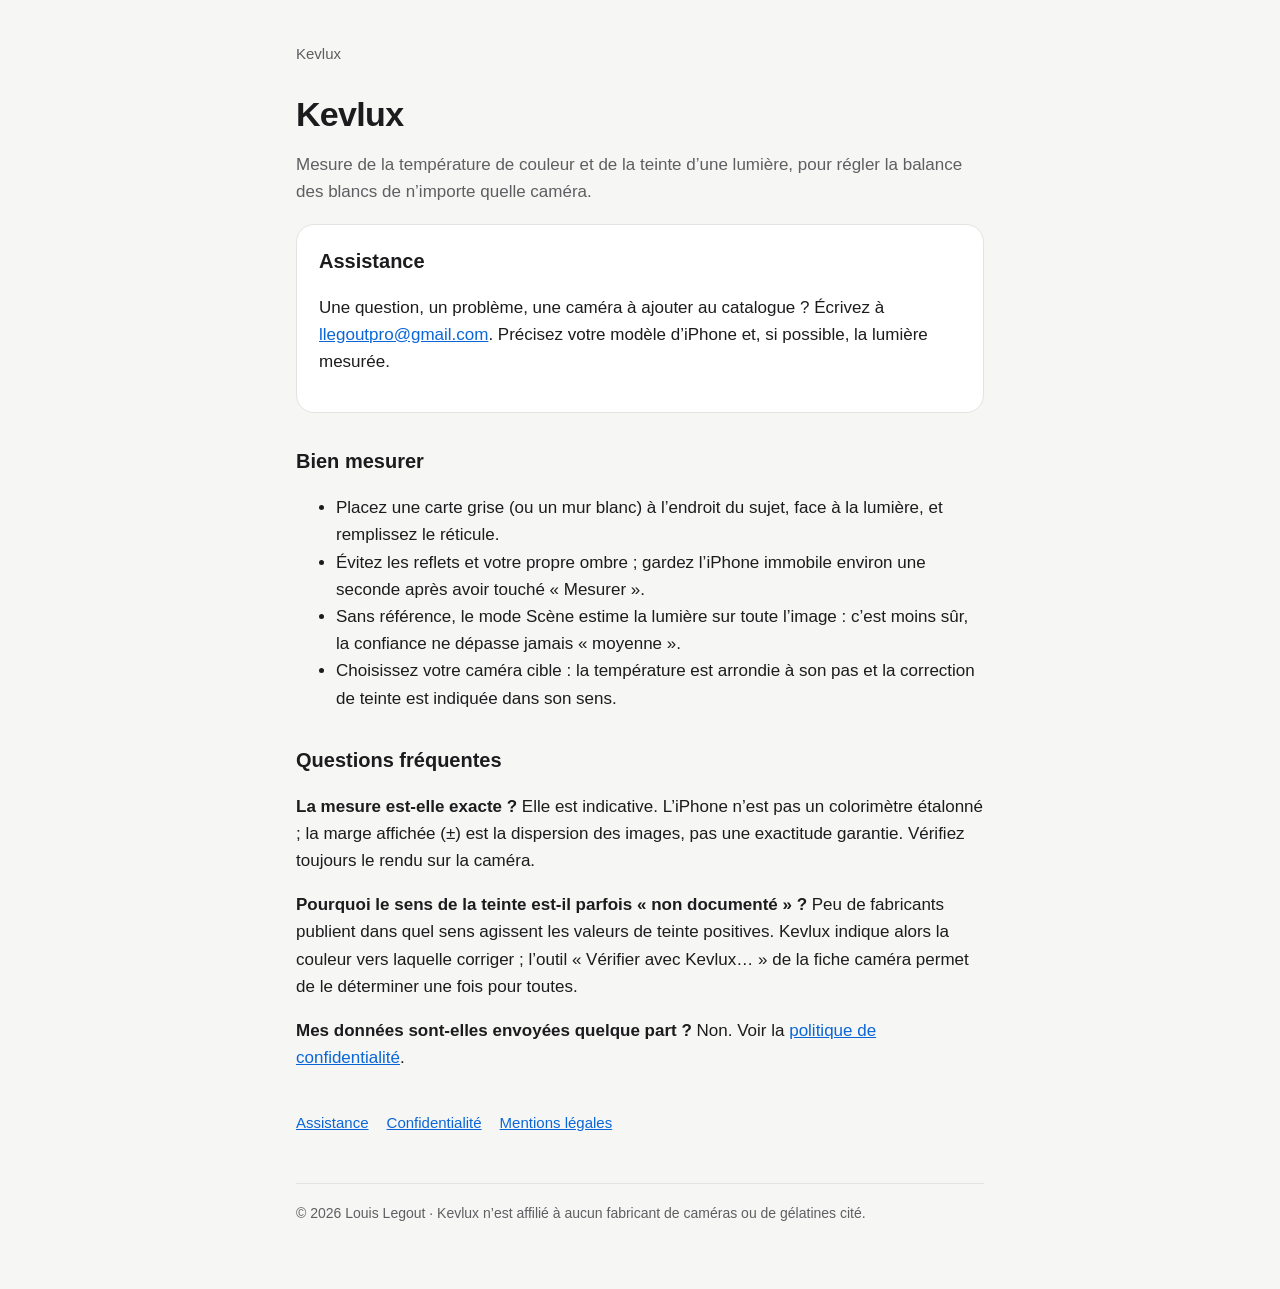
==== index.html @ b4d0429a "Site de Kevlux : assistance, confidentialité, mentions légales Co-Authored-By: Claude Opus 5.5 <nore" ====
<!doctype html>
<html lang="fr">
<head>
<meta charset="utf-8">
<meta name="viewport" content="width=device-width, initial-scale=1">
<title>Kevlux — Assistance</title>
<meta name="description" content="Kevlux : mesure de température de couleur et de teinte pour la balance des blancs. Assistance et contact.">
<style>
:root{--bg:#f6f6f4;--fg:#1c1c1e;--muted:#5f5f63;--card:#fff;--line:#e3e3e0;--accent:#0a66d8}
@media (prefers-color-scheme:dark){:root{--bg:#121214;--fg:#f2f2f2;--muted:#a0a0a6;--card:#1c1c1f;--line:#2c2c30;--accent:#4c9bff}}
*{box-sizing:border-box}html{-webkit-text-size-adjust:100%}
body{margin:0;background:var(--bg);color:var(--fg);font:17px/1.6 -apple-system,BlinkMacSystemFont,"SF Pro Text","Helvetica Neue",Arial,sans-serif}
main{max-width:720px;margin:0 auto;padding:40px 16px 64px}
header{margin-bottom:28px}header a{color:var(--muted);text-decoration:none;font-size:15px}
h1{font-size:34px;line-height:1.15;margin:8px 0 6px;letter-spacing:-.02em}
h2{font-size:20px;margin:32px 0 8px}
p,li{color:var(--fg)}.muted{color:var(--muted)}
.card{background:var(--card);border:1px solid var(--line);border-radius:18px;padding:20px 22px;margin:18px 0}
a{color:var(--accent)}nav{display:flex;gap:18px;flex-wrap:wrap;margin-top:40px;font-size:15px}
footer{margin-top:48px;color:var(--muted);font-size:14px;border-top:1px solid var(--line);padding-top:18px}
</style>
</head>
<body>
<main>
<header><a href="index.html">Kevlux</a></header>
<h1>Kevlux</h1>
<p class="muted">Mesure de la température de couleur et de la teinte d’une lumière, pour régler la balance des blancs de n’importe quelle caméra.</p>

<div class="card">
<h2 style="margin-top:0">Assistance</h2>
<p>Une question, un problème, une caméra à ajouter au catalogue ? Écrivez à <a href="mailto:llegoutpro@gmail.com?subject=Kevlux">llegoutpro@gmail.com</a>. Précisez votre modèle d’iPhone et, si possible, la lumière mesurée.</p>
</div>

<h2>Bien mesurer</h2>
<ul>
<li>Placez une carte grise (ou un mur blanc) à l’endroit du sujet, face à la lumière, et remplissez le réticule.</li>
<li>Évitez les reflets et votre propre ombre ; gardez l’iPhone immobile environ une seconde après avoir touché « Mesurer ».</li>
<li>Sans référence, le mode Scène estime la lumière sur toute l’image : c’est moins sûr, la confiance ne dépasse jamais « moyenne ».</li>
<li>Choisissez votre caméra cible : la température est arrondie à son pas et la correction de teinte est indiquée dans son sens.</li>
</ul>

<h2>Questions fréquentes</h2>
<p><strong>La mesure est-elle exacte ?</strong> Elle est indicative. L’iPhone n’est pas un colorimètre étalonné ; la marge affichée (±) est la dispersion des images, pas une exactitude garantie. Vérifiez toujours le rendu sur la caméra.</p>
<p><strong>Pourquoi le sens de la teinte est-il parfois « non documenté » ?</strong> Peu de fabricants publient dans quel sens agissent les valeurs de teinte positives. Kevlux indique alors la couleur vers laquelle corriger ; l’outil « Vérifier avec Kevlux… » de la fiche caméra permet de le déterminer une fois pour toutes.</p>
<p><strong>Mes données sont-elles envoyées quelque part ?</strong> Non. Voir la <a href="confidentialite.html">politique de confidentialité</a>.</p>

<nav><a href="index.html">Assistance</a><a href="confidentialite.html">Confidentialité</a><a href="mentions-legales.html">Mentions légales</a></nav>
<footer>© 2026 Louis Legout · Kevlux n’est affilié à aucun fabricant de caméras ou de gélatines cité.</footer>
</main>
</body>
</html>
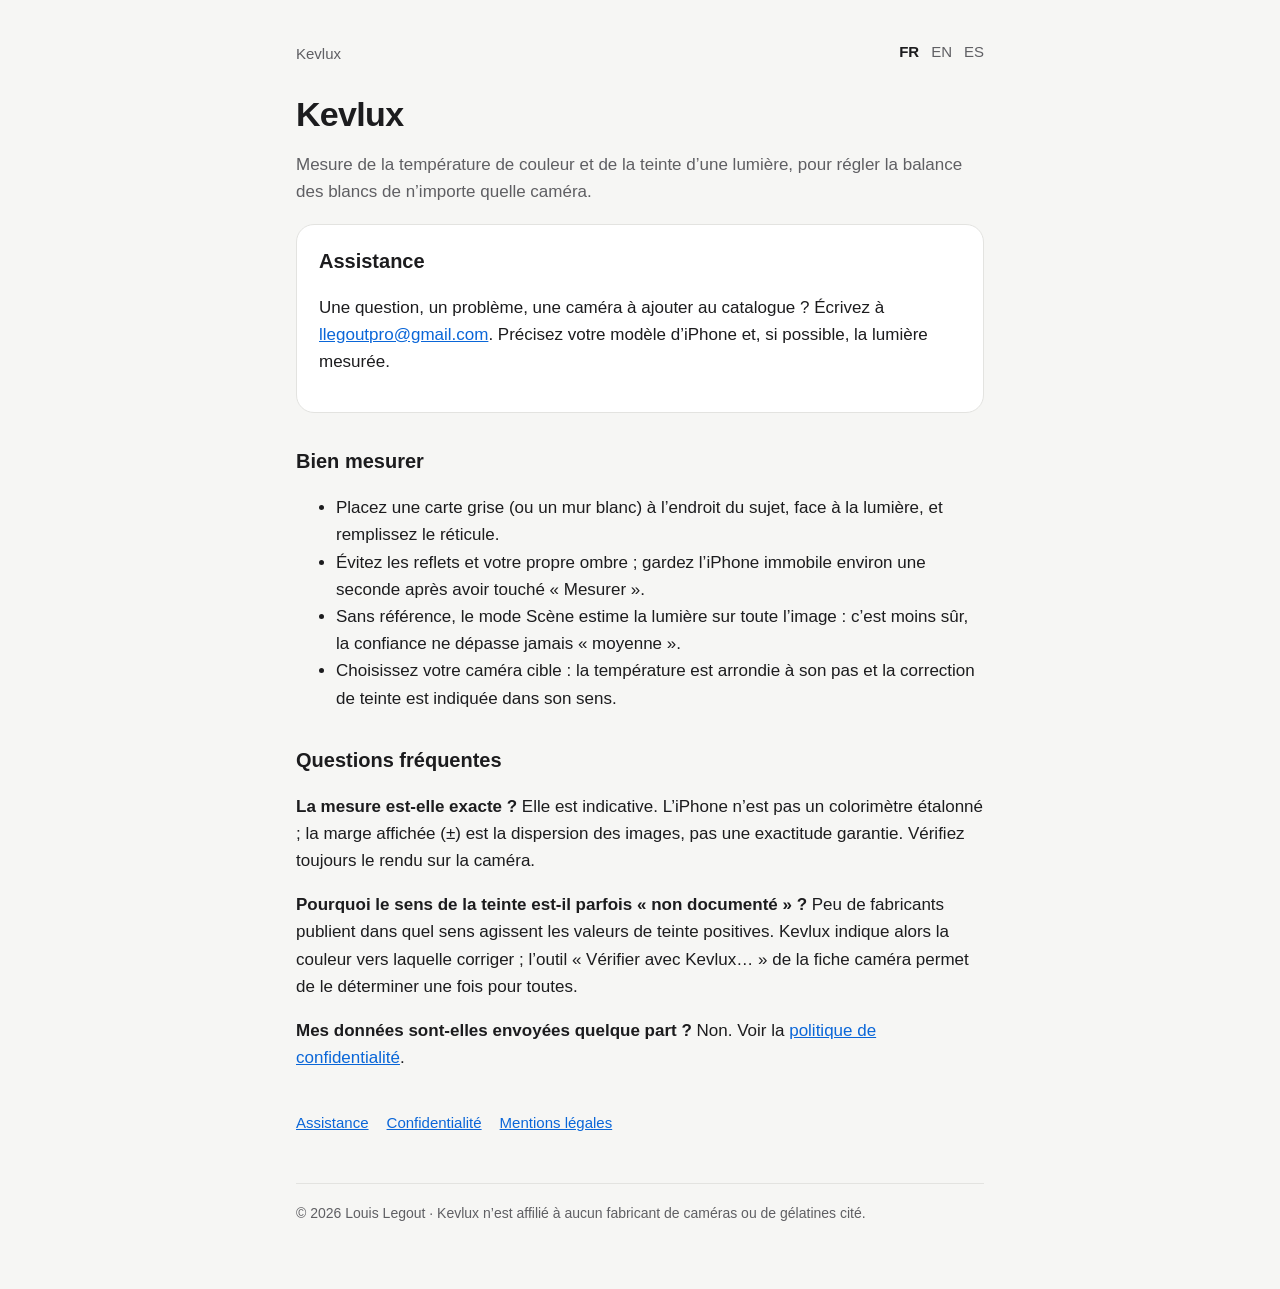
==== commit 630839e1: "Site en anglais et en espagnol, sélecteur de langue Co-Authored-By: Claude Opus 5.5 <noreply@anthrop" ====
--- a/index.html
+++ b/index.html
@@ -18,11 +18,12 @@
 .card{background:var(--card);border:1px solid var(--line);border-radius:18px;padding:20px 22px;margin:18px 0}
 a{color:var(--accent)}nav{display:flex;gap:18px;flex-wrap:wrap;margin-top:40px;font-size:15px}
 footer{margin-top:48px;color:var(--muted);font-size:14px;border-top:1px solid var(--line);padding-top:18px}
+.lang{float:right;font-size:15px}.lang a{margin-left:12px}.lang strong{margin-left:12px;color:var(--fg)}
 </style>
 </head>
 <body>
 <main>
-<header><a href="index.html">Kevlux</a></header>
+<header><a href="index.html">Kevlux</a><span class="lang"><strong>FR</strong><a href="en/index.html" hreflang="en" lang="en">EN</a><a href="es/index.html" hreflang="es" lang="es">ES</a></span></header>
 <h1>Kevlux</h1>
 <p class="muted">Mesure de la température de couleur et de la teinte d’une lumière, pour régler la balance des blancs de n’importe quelle caméra.</p>
 
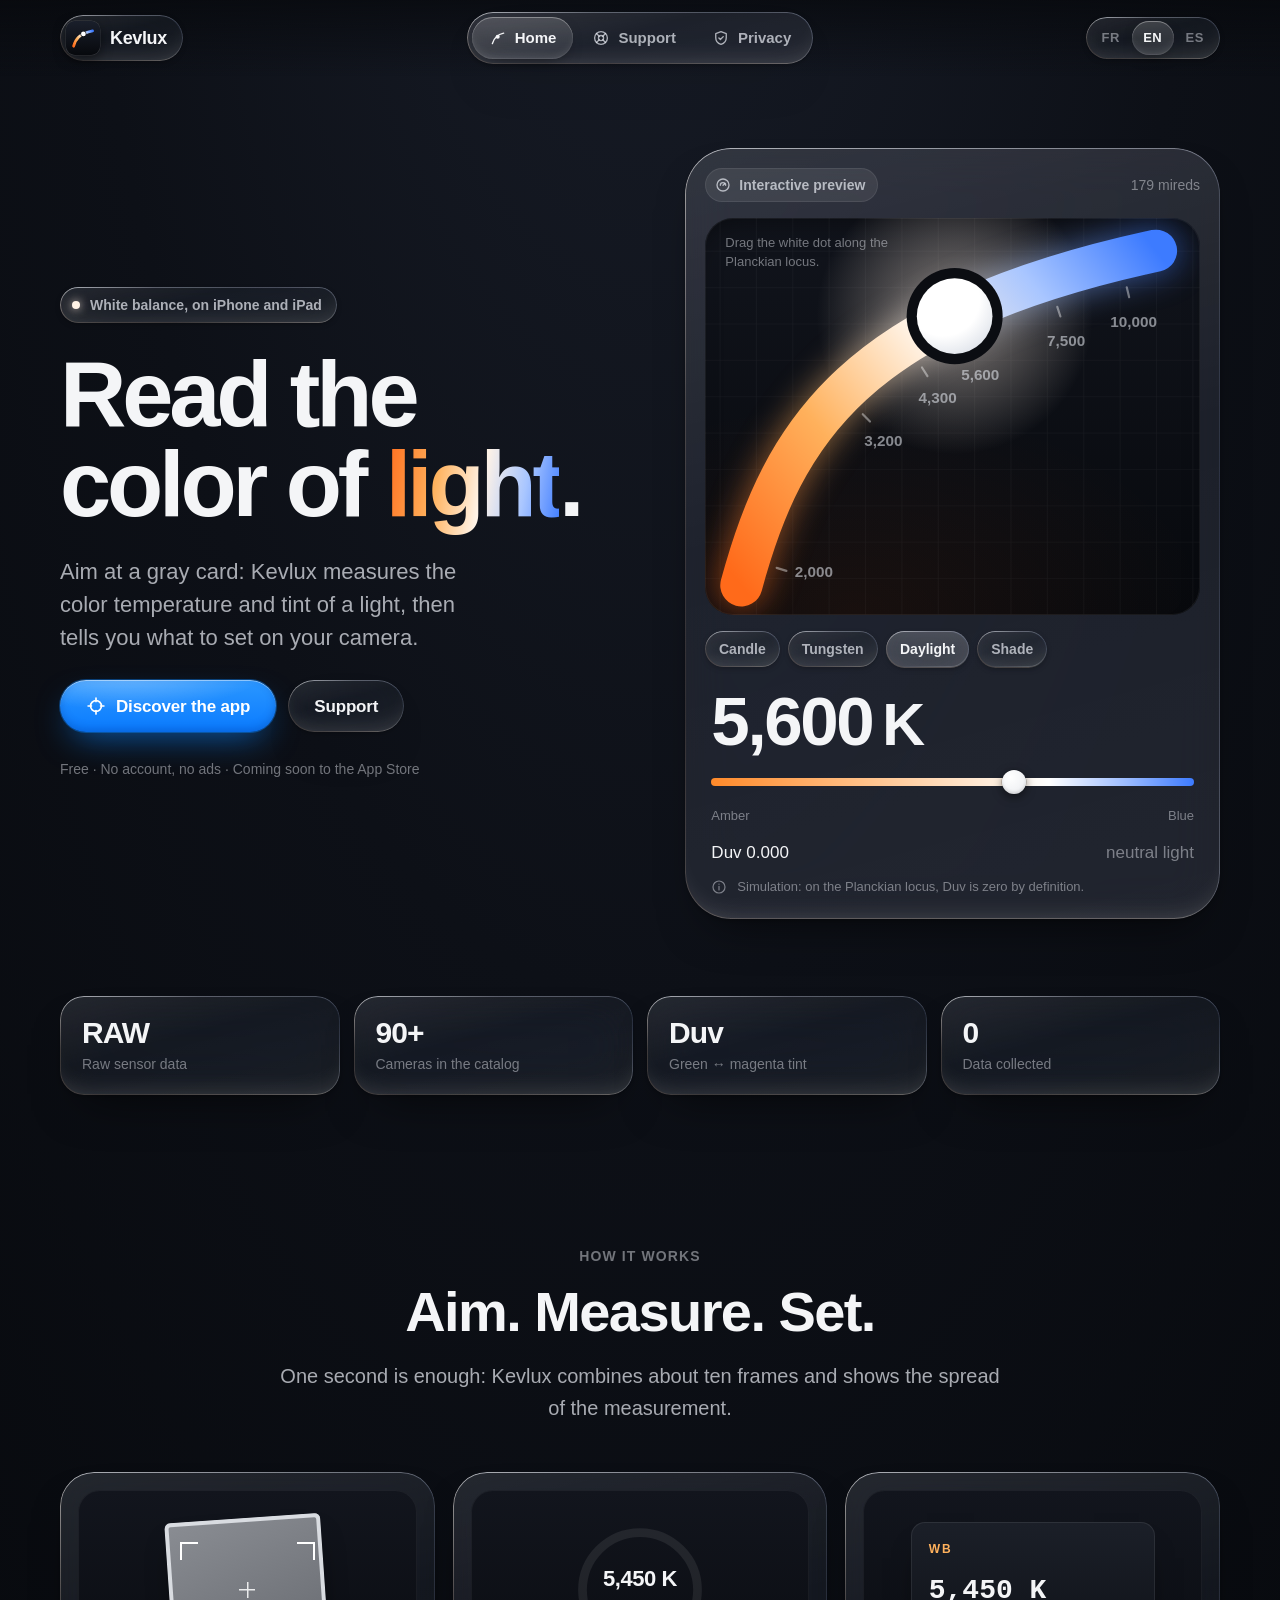
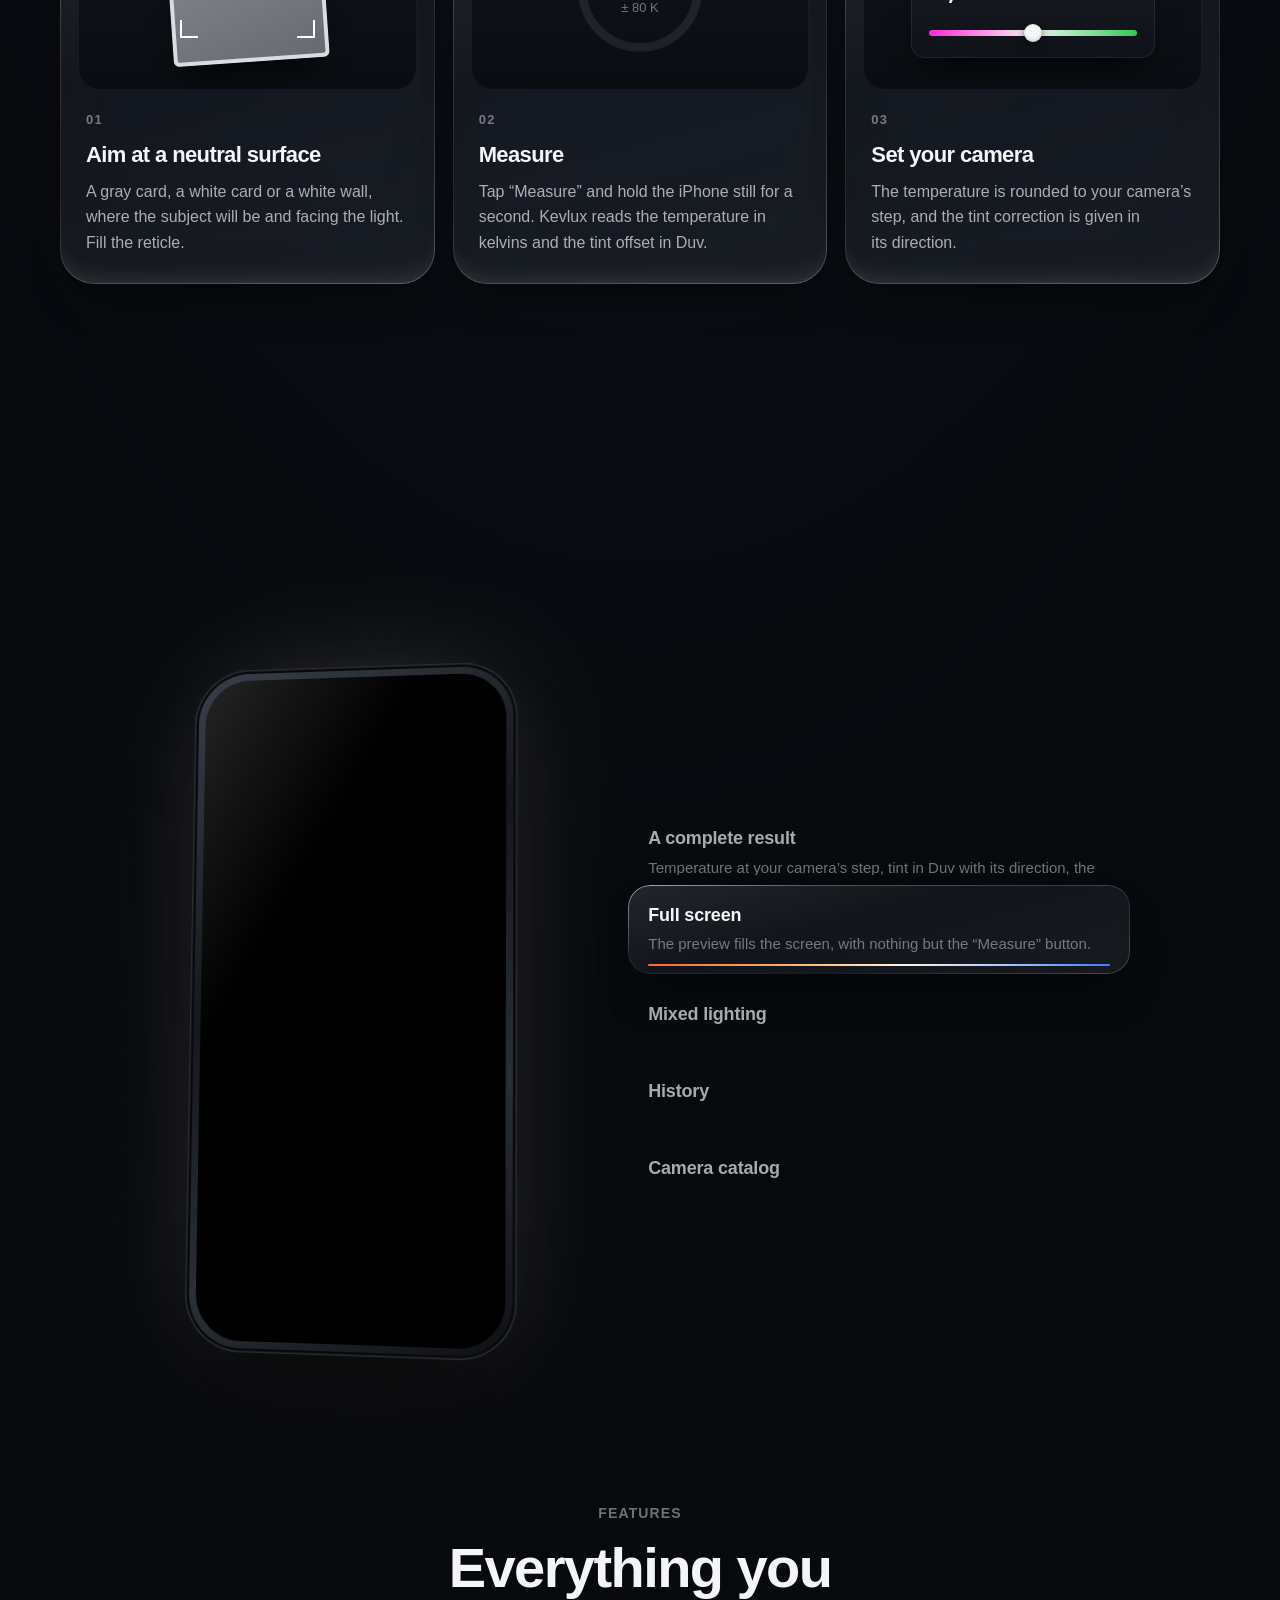
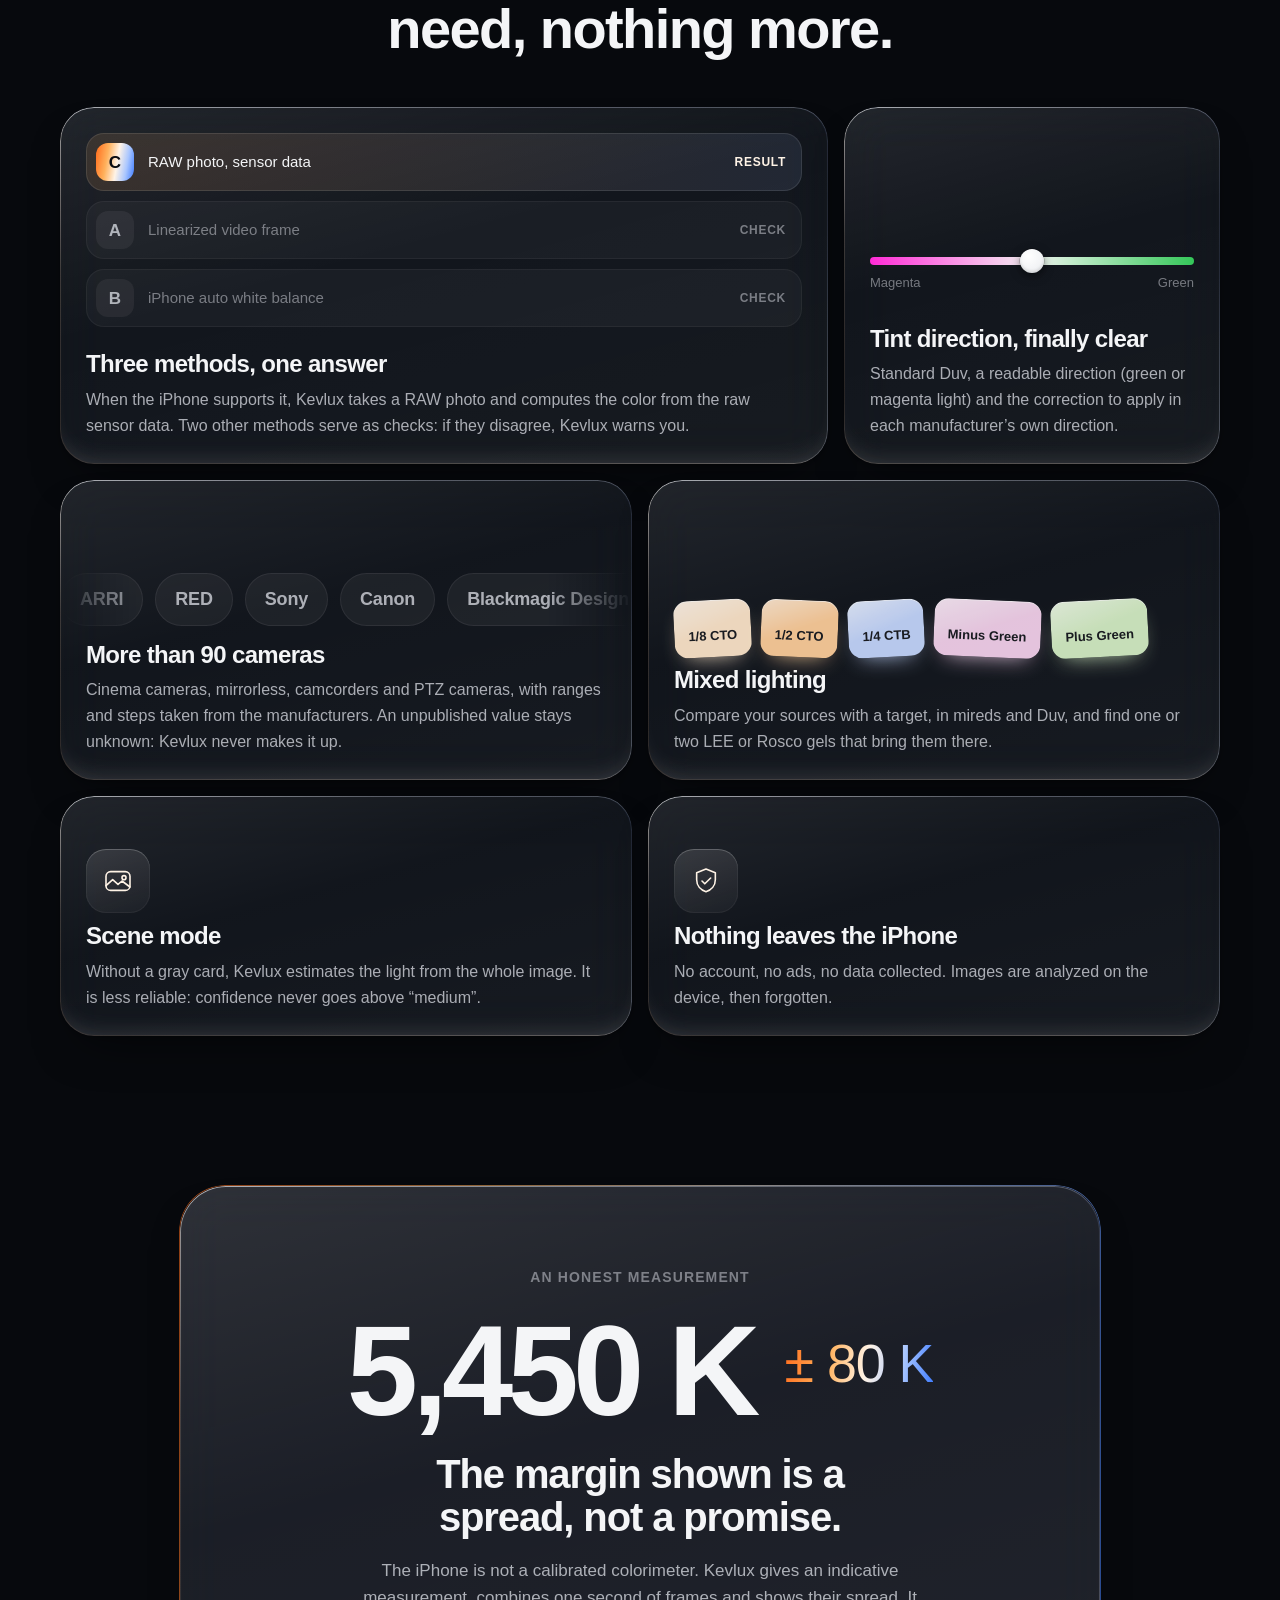
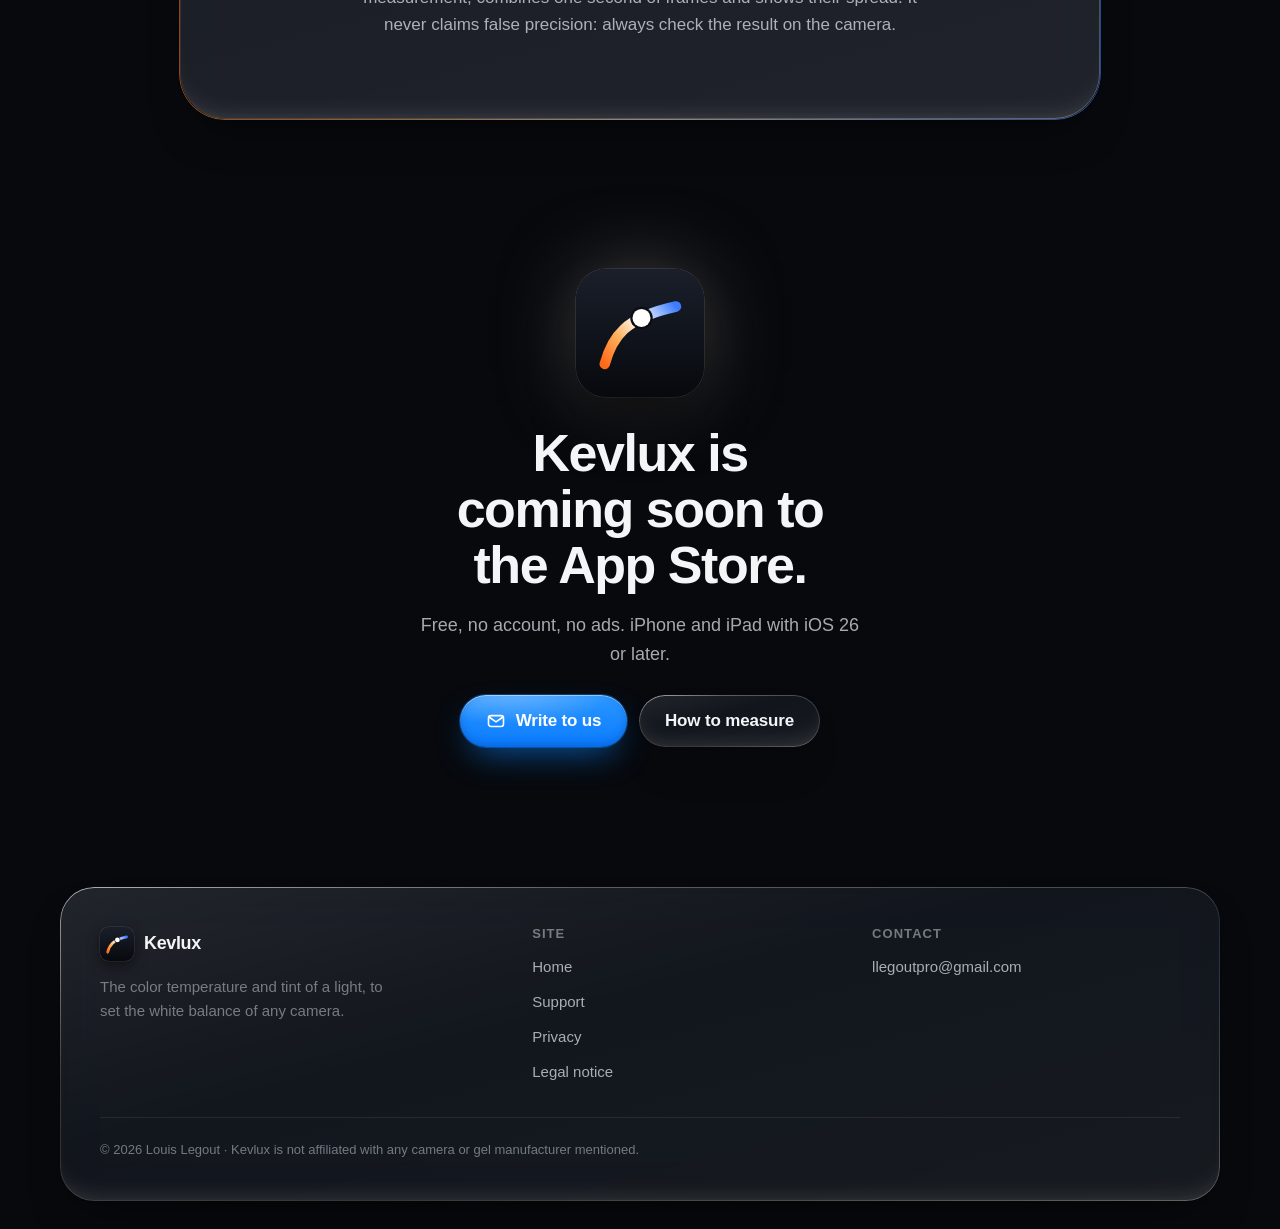
==== commit f18c1a36: "Refonte du site : design Liquid Glass « Locus », pages trilingues à URL unique Accueil interactif (l" ====
--- a/index.html
+++ b/index.html
@@ -1,52 +1,370 @@
 <!doctype html>
 <html lang="fr">
 <head>
-<meta charset="utf-8">
-<meta name="viewport" content="width=device-width, initial-scale=1">
-<title>Kevlux — Assistance</title>
-<meta name="description" content="Kevlux : mesure de température de couleur et de teinte pour la balance des blancs. Assistance et contact.">
-<style>
-:root{--bg:#f6f6f4;--fg:#1c1c1e;--muted:#5f5f63;--card:#fff;--line:#e3e3e0;--accent:#0a66d8}
-@media (prefers-color-scheme:dark){:root{--bg:#121214;--fg:#f2f2f2;--muted:#a0a0a6;--card:#1c1c1f;--line:#2c2c30;--accent:#4c9bff}}
-*{box-sizing:border-box}html{-webkit-text-size-adjust:100%}
-body{margin:0;background:var(--bg);color:var(--fg);font:17px/1.6 -apple-system,BlinkMacSystemFont,"SF Pro Text","Helvetica Neue",Arial,sans-serif}
-main{max-width:720px;margin:0 auto;padding:40px 16px 64px}
-header{margin-bottom:28px}header a{color:var(--muted);text-decoration:none;font-size:15px}
-h1{font-size:34px;line-height:1.15;margin:8px 0 6px;letter-spacing:-.02em}
-h2{font-size:20px;margin:32px 0 8px}
-p,li{color:var(--fg)}.muted{color:var(--muted)}
-.card{background:var(--card);border:1px solid var(--line);border-radius:18px;padding:20px 22px;margin:18px 0}
-a{color:var(--accent)}nav{display:flex;gap:18px;flex-wrap:wrap;margin-top:40px;font-size:15px}
-footer{margin-top:48px;color:var(--muted);font-size:14px;border-top:1px solid var(--line);padding-top:18px}
-.lang{float:right;font-size:15px}.lang a{margin-left:12px}.lang strong{margin-left:12px;color:var(--fg)}
-</style>
+  <meta charset="utf-8">
+  <meta name="viewport" content="width=device-width, initial-scale=1, viewport-fit=cover">
+  <title data-i18n="home.meta.title">Kevlux — Température de couleur et teinte pour la balance des blancs</title>
+  <meta name="description" content="Kevlux mesure la température de couleur et la teinte d’une lumière avec l’iPhone, pour régler la balance des blancs de n’importe quelle caméra." data-i18n-attr="content:home.meta.desc">
+  <meta name="theme-color" content="#07090d">
+  <meta property="og:type" content="website">
+  <meta property="og:title" content="Kevlux">
+  <meta property="og:description" content="Température de couleur et teinte, pour régler la balance des blancs de n’importe quelle caméra.">
+  <link rel="icon" href="assets/img/kevlux-mark.svg" type="image/svg+xml">
+  <link rel="apple-touch-icon" href="assets/img/apple-touch-icon.png">
+  <link rel="stylesheet" href="assets/css/base/tokens.css">
+  <link rel="stylesheet" href="assets/css/base/base.css">
+  <link rel="stylesheet" href="assets/css/components/glass.css">
+  <link rel="stylesheet" href="assets/css/components/controls.css">
+  <link rel="stylesheet" href="assets/css/layout/site.css">
+  <link rel="stylesheet" href="assets/css/pages/home.css">
+  <script src="assets/js/core/lang.js"></script>
+  <script src="assets/js/core/i18n.js" defer></script>
+  <script src="assets/js/ui/glass.js" defer></script>
+  <script src="assets/js/ui/reveal.js" defer></script>
+  <script src="assets/js/pages/locus.js" defer></script>
+  <script src="assets/js/pages/showcase.js" defer></script>
 </head>
-<body>
-<main>
-<header><a href="index.html">Kevlux</a><span class="lang"><strong>FR</strong><a href="en/index.html" hreflang="en" lang="en">EN</a><a href="es/index.html" hreflang="es" lang="es">ES</a></span></header>
-<h1>Kevlux</h1>
-<p class="muted">Mesure de la température de couleur et de la teinte d’une lumière, pour régler la balance des blancs de n’importe quelle caméra.</p>
-
-<div class="card">
-<h2 style="margin-top:0">Assistance</h2>
-<p>Une question, un problème, une caméra à ajouter au catalogue ? Écrivez à <a href="mailto:llegoutpro@gmail.com?subject=Kevlux">llegoutpro@gmail.com</a>. Précisez votre modèle d’iPhone et, si possible, la lumière mesurée.</p>
-</div>
-
-<h2>Bien mesurer</h2>
-<ul>
-<li>Placez une carte grise (ou un mur blanc) à l’endroit du sujet, face à la lumière, et remplissez le réticule.</li>
-<li>Évitez les reflets et votre propre ombre ; gardez l’iPhone immobile environ une seconde après avoir touché « Mesurer ».</li>
-<li>Sans référence, le mode Scène estime la lumière sur toute l’image : c’est moins sûr, la confiance ne dépasse jamais « moyenne ».</li>
-<li>Choisissez votre caméra cible : la température est arrondie à son pas et la correction de teinte est indiquée dans son sens.</li>
-</ul>
-
-<h2>Questions fréquentes</h2>
-<p><strong>La mesure est-elle exacte ?</strong> Elle est indicative. L’iPhone n’est pas un colorimètre étalonné ; la marge affichée (±) est la dispersion des images, pas une exactitude garantie. Vérifiez toujours le rendu sur la caméra.</p>
-<p><strong>Pourquoi le sens de la teinte est-il parfois « non documenté » ?</strong> Peu de fabricants publient dans quel sens agissent les valeurs de teinte positives. Kevlux indique alors la couleur vers laquelle corriger ; l’outil « Vérifier avec Kevlux… » de la fiche caméra permet de le déterminer une fois pour toutes.</p>
-<p><strong>Mes données sont-elles envoyées quelque part ?</strong> Non. Voir la <a href="confidentialite.html">politique de confidentialité</a>.</p>
-
-<nav><a href="index.html">Assistance</a><a href="confidentialite.html">Confidentialité</a><a href="mentions-legales.html">Mentions légales</a></nav>
-<footer>© 2026 Louis Legout · Kevlux n’est affilié à aucun fabricant de caméras ou de gélatines cité.</footer>
-</main>
+<body data-page="home">
+  <a class="skip-link" href="#contenu" data-i18n="common.skip">Aller au contenu</a>
+  <div class="ambient" aria-hidden="true"><span class="ambient-warm"></span><span class="ambient-cool"></span><span class="ambient-light"></span></div>
+
+  <header class="site-header">
+    <a class="brand glass glass-press" href="index.html">
+      <img src="assets/img/kevlux-mark.svg" alt="" width="34" height="34">
+      <span>Kevlux</span>
+    </a>
+    <nav class="tabbar glass glass-strong" aria-label="Navigation principale" data-i18n-attr="aria-label:nav.label">
+      <a href="index.html" aria-current="page">
+        <span class="glass-pill tab-pill" aria-hidden="true"></span>
+        <svg viewBox="0 0 24 24" fill="none" stroke="currentColor" stroke-width="1.9" stroke-linecap="round" aria-hidden="true"><path d="M4.5 19.5C6.5 12 10.5 7.5 19.5 5.5"/><circle cx="11.6" cy="10.2" r="2.7" fill="currentColor" stroke="none"/></svg>
+        <span data-i18n="nav.home">Accueil</span>
+      </a>
+      <a href="assistance.html">
+        <svg viewBox="0 0 24 24" fill="none" stroke="currentColor" stroke-width="1.8" stroke-linecap="round" aria-hidden="true"><circle cx="12" cy="12" r="8.5"/><circle cx="12" cy="12" r="3.4"/><path d="m6 6 3.6 3.6m4.8 4.8L18 18m0-12-3.6 3.6m-4.8 4.8L6 18"/></svg>
+        <span data-i18n="nav.support">Assistance</span>
+      </a>
+      <a href="confidentialite.html">
+        <svg viewBox="0 0 24 24" fill="none" stroke="currentColor" stroke-width="1.8" stroke-linecap="round" stroke-linejoin="round" aria-hidden="true"><path d="M12 3.5 5 6.2v5.4c0 4.2 2.9 7.6 7 8.9 4.1-1.3 7-4.7 7-8.9V6.2z"/><path d="m9.2 12.1 2 2 3.8-3.9"/></svg>
+        <span data-i18n="nav.privacy">Confidentialité</span>
+      </a>
+    </nav>
+    <div class="lang-switch glass" role="group" aria-label="Langue" data-i18n-attr="aria-label:lang.label">
+      <span class="glass-pill lang-pill" aria-hidden="true"></span>
+      <button type="button" data-lang-btn="fr" lang="fr" aria-label="Français" aria-pressed="true">FR</button>
+      <button type="button" data-lang-btn="en" lang="en" aria-label="English" aria-pressed="false">EN</button>
+      <button type="button" data-lang-btn="es" lang="es" aria-label="Español" aria-pressed="false">ES</button>
+    </div>
+  </header>
+
+  <main id="contenu">
+    <section class="hero container">
+      <div class="hero-copy">
+        <p class="eyebrow glass reveal"><span class="dot"></span><span data-i18n="home.hero.eyebrow">Balance des blancs, sur iPhone et iPad</span></p>
+        <h1 class="hero-title reveal" style="--d:.08s" data-i18n="home.hero.title">Lisez la couleur de la <span class="locus-text">lumière</span>.</h1>
+        <p class="hero-lead reveal" style="--d:.16s" data-i18n="home.hero.lead">Visez une carte grise : Kevlux mesure la température et la teinte d’une lumière, puis vous dit quoi régler sur votre caméra.</p>
+        <div class="hero-actions reveal" style="--d:.24s">
+          <a class="btn btn-primary" href="#apercu">
+            <svg viewBox="0 0 24 24" fill="none" stroke="currentColor" stroke-width="2" stroke-linecap="round" aria-hidden="true"><circle cx="12" cy="12" r="6.5"/><path d="M12 2.5v4m0 11v4M2.5 12h4m11 0h4"/></svg>
+            <span data-i18n="home.hero.cta">Découvrir l’app</span>
+          </a>
+          <a class="btn glass" href="assistance.html" data-i18n="home.hero.support">Assistance</a>
+        </div>
+        <p class="hero-meta reveal" style="--d:.32s" data-i18n="home.hero.meta">Gratuit · Sans compte ni publicité · Bientôt sur l’App Store</p>
+      </div>
+
+      <div class="instrument glass glass-strong reveal" style="--d:.12s">
+        <div class="instrument-head">
+          <span class="badge badge-neutral">
+            <svg viewBox="0 0 24 24" fill="none" stroke="currentColor" stroke-width="2" stroke-linecap="round" aria-hidden="true"><path d="M8 12.5c0-2.2 1.8-4 4-4s4 1.8 4 4"/><path d="M12 12.5 14.5 10"/><circle cx="12" cy="12" r="9"/></svg>
+            <span data-i18n="home.locus.badge">Aperçu interactif</span>
+          </span>
+          <span class="instrument-mired"><span class="num" data-locus-mired>179</span> <span data-i18n="home.locus.mired">mireds</span></span>
+        </div>
+
+        <div class="plate">
+          <svg class="locus" viewBox="180 255 680 545" data-locus>
+            <defs>
+              <linearGradient id="locus-grad" gradientUnits="userSpaceOnUse" x1="230" y1="760" x2="800" y2="300">
+                <stop offset="0" stop-color="#FF6A1A"/>
+                <stop offset=".3" stop-color="#FFB15C"/>
+                <stop offset=".55" stop-color="#FFF3E6"/>
+                <stop offset=".78" stop-color="#A9C6FF"/>
+                <stop offset="1" stop-color="#3D7BFF"/>
+              </linearGradient>
+              <radialGradient id="locus-glow">
+                <stop offset="0" class="glow-stop" stop-opacity=".5"/>
+                <stop offset="1" class="glow-stop" stop-opacity="0"/>
+              </radialGradient>
+              <radialGradient id="dot-sheen" cx=".35" cy=".28" r=".8">
+                <stop offset="0" stop-color="#fff"/>
+                <stop offset=".6" stop-color="#fff"/>
+                <stop offset="1" stop-color="#dfe3ea"/>
+              </radialGradient>
+              <pattern id="locus-grid" width="50" height="50" patternUnits="userSpaceOnUse">
+                <path d="M50 0H0v50" fill="none" stroke="#fff" stroke-opacity=".05" stroke-width="1.5"/>
+              </pattern>
+              <filter id="locus-blur" x="-20%" y="-20%" width="140%" height="140%"><feGaussianBlur stdDeviation="22"/></filter>
+            </defs>
+            <rect x="180" y="255" width="680" height="545" fill="url(#locus-grid)"/>
+            <circle class="locus-halo" data-locus-halo cx="524" cy="391" r="190" fill="url(#locus-glow)"/>
+            <path class="locus-bloom" d="M230 760C287 548 388 389 800 300" fill="none" stroke="url(#locus-grad)" stroke-width="64" stroke-linecap="round" filter="url(#locus-blur)" opacity=".5"/>
+            <path class="locus-arc" data-locus-path d="M230 760C287 548 388 389 800 300" fill="none" stroke="url(#locus-grad)" stroke-width="58" stroke-linecap="round"/>
+            <g class="locus-ticks" data-locus-ticks></g>
+            <path class="locus-hit" d="M230 760C287 548 388 389 800 300" fill="none" stroke="transparent" stroke-width="150" stroke-linecap="round"/>
+            <g class="locus-dot" data-locus-dot transform="translate(524 391)" tabindex="0" role="slider" aria-valuemin="1900" aria-valuemax="12000" aria-valuenow="5600" aria-valuetext="5600 K" aria-label="Température de couleur" data-i18n-attr="aria-label:home.locus.slider">
+              <circle class="dot-ring" r="80" fill="none" stroke="#fff" stroke-width="2"/>
+              <circle r="66" fill="#0b0d12"/>
+              <circle class="dot-core" r="52" fill="url(#dot-sheen)"/>
+            </g>
+          </svg>
+          <p class="plate-hint" data-i18n="home.locus.hint">Faites glisser le point blanc le long du lieu de Planck.</p>
+        </div>
+
+        <div class="presets" role="group" aria-label="Lumières types" data-i18n-attr="aria-label:home.locus.presets">
+          <button type="button" class="chip glass glass-press" data-preset="1900" aria-pressed="false"><span data-i18n="home.locus.candle">Bougie</span></button>
+          <button type="button" class="chip glass glass-press" data-preset="3200" aria-pressed="false"><span data-i18n="home.locus.tungsten">Tungstène</span></button>
+          <button type="button" class="chip glass glass-press" data-preset="5600" aria-pressed="true"><span data-i18n="home.locus.daylight">Lumière du jour</span></button>
+          <button type="button" class="chip glass glass-press" data-preset="7500" aria-pressed="false"><span data-i18n="home.locus.shade">Ombre</span></button>
+        </div>
+
+        <div class="readout">
+          <p class="readout-value"><span class="num" data-locus-k>5 600</span><span class="readout-unit">K</span></p>
+          <div class="gauge" data-locus-gauge><span class="gauge-knob"></span></div>
+          <div class="gauge-labels"><span data-i18n="common.amber">Ambre</span><span data-i18n="common.blue">Bleu</span></div>
+          <p class="readout-duv"><span>Duv <span class="num" data-num="0" data-digits="3">0,000</span></span><span data-i18n="common.neutral">lumière neutre</span></p>
+          <p class="readout-note">
+            <svg viewBox="0 0 24 24" fill="none" stroke="currentColor" stroke-width="1.8" stroke-linecap="round" aria-hidden="true"><circle cx="12" cy="12" r="9"/><path d="M12 11v5.5M12 7.6v.1"/></svg>
+            <span data-i18n="home.locus.note">Simulation : sur le lieu de Planck, le Duv est nul par définition.</span>
+          </p>
+        </div>
+      </div>
+    </section>
+
+    <section class="facts container" aria-label="En bref" data-i18n-attr="aria-label:home.facts.label">
+      <div class="fact glass reveal">
+        <strong>RAW</strong>
+        <span data-i18n="home.facts.raw">Données brutes du capteur</span>
+      </div>
+      <div class="fact glass reveal" style="--d:.06s">
+        <strong><span class="num" data-num="90">90</span>+</strong>
+        <span data-i18n="home.facts.cameras">Caméras au catalogue</span>
+      </div>
+      <div class="fact glass reveal" style="--d:.12s">
+        <strong>Duv</strong>
+        <span data-i18n="home.facts.duv">Teinte vert ↔ magenta</span>
+      </div>
+      <div class="fact glass reveal" style="--d:.18s">
+        <strong>0</strong>
+        <span data-i18n="home.facts.data">Donnée collectée</span>
+      </div>
+    </section>
+
+    <section class="section container" id="principe">
+      <header class="section-head reveal">
+        <span class="kicker" data-i18n="home.steps.kicker">Principe</span>
+        <h2 data-i18n="home.steps.title">Visez. Mesurez. Réglez.</h2>
+        <p data-i18n="home.steps.lead">Une seconde suffit : Kevlux combine une dizaine d’images et affiche la dispersion de la mesure.</p>
+      </header>
+      <ol class="steps">
+        <li class="step glass reveal">
+          <div class="step-art art-aim" aria-hidden="true">
+            <span class="art-card"></span>
+            <span class="art-reticle"><i></i><i></i><i></i><i></i></span>
+            <span class="art-cross"></span>
+          </div>
+          <span class="step-index">01</span>
+          <h3 data-i18n="home.steps.s1.title">Visez une surface neutre</h3>
+          <p data-i18n="home.steps.s1.text">Une carte grise, une carte blanche ou un mur blanc, à l’endroit du sujet et face à la lumière. Remplissez le réticule.</p>
+        </li>
+        <li class="step glass reveal" style="--d:.08s">
+          <div class="step-art art-measure" aria-hidden="true">
+            <svg viewBox="0 0 120 120"><defs><linearGradient id="ring-grad" x1="0" y1="1" x2="1" y2="0"><stop offset="0" stop-color="#FFB15C"/><stop offset=".5" stop-color="#FFF3E6"/><stop offset="1" stop-color="#A9C6FF"/></linearGradient></defs><circle cx="60" cy="60" r="46" fill="none" stroke="#fff" stroke-opacity=".08" stroke-width="7"/><circle class="art-ring" cx="60" cy="60" r="46" fill="none" stroke="url(#ring-grad)" stroke-width="7" stroke-linecap="round" pathLength="100"/></svg>
+            <span class="art-value"><span class="num" data-num="5450" data-unit="K">5 450 K</span><small class="num">± <span data-num="80" data-unit="K">80 K</span></small></span>
+          </div>
+          <span class="step-index">02</span>
+          <h3 data-i18n="home.steps.s2.title">Mesurez</h3>
+          <p data-i18n="home.steps.s2.text">Touchez « Mesurer » et gardez l’iPhone immobile une seconde. Kevlux lit la température en kelvins et l’écart de teinte en Duv.</p>
+        </li>
+        <li class="step glass reveal" style="--d:.16s">
+          <div class="step-art art-camera" aria-hidden="true">
+            <div class="art-lcd">
+              <span class="art-lcd-label">WB</span>
+              <span class="art-lcd-value num" data-num="5450" data-unit="K">5 450 K</span>
+              <div class="gauge gauge-tint art-tint"><span class="gauge-knob"></span></div>
+            </div>
+          </div>
+          <span class="step-index">03</span>
+          <h3 data-i18n="home.steps.s3.title">Réglez votre caméra</h3>
+          <p data-i18n="home.steps.s3.text">La température est arrondie au pas de votre caméra et la correction de teinte est indiquée dans son sens.</p>
+        </li>
+      </ol>
+    </section>
+
+    <section class="section container" id="apercu">
+      <header class="section-head reveal">
+        <span class="kicker" data-i18n="home.show.kicker">L’app</span>
+        <h2 data-i18n="home.show.title">Pensée pour les plateaux.</h2>
+        <p data-i18n="home.show.lead">Un résultat lisible d’un coup d’œil, des outils pour toute l’équipe image, et Liquid Glass sur iOS 26.</p>
+      </header>
+      <div class="showcase" data-showcase>
+        <div class="phone reveal">
+          <div class="phone-frame">
+            <div class="phone-screen">
+              <img class="is-active" src="assets/img/screens/fr/01-held.jpg" data-i18n-src="assets/img/screens/{lang}/01-held.jpg" alt="" width="600" height="1304" loading="lazy" decoding="async">
+              <img src="assets/img/screens/fr/04-fullscreen.jpg" data-i18n-src="assets/img/screens/{lang}/04-fullscreen.jpg" alt="" width="600" height="1304" loading="lazy" decoding="async">
+              <img src="assets/img/screens/fr/05-lighting.jpg" data-i18n-src="assets/img/screens/{lang}/05-lighting.jpg" alt="" width="600" height="1304" loading="lazy" decoding="async">
+              <img src="assets/img/screens/fr/06-history.jpg" data-i18n-src="assets/img/screens/{lang}/06-history.jpg" alt="" width="600" height="1304" loading="lazy" decoding="async">
+              <img src="assets/img/screens/fr/07-catalog.jpg" data-i18n-src="assets/img/screens/{lang}/07-catalog.jpg" alt="" width="600" height="1304" loading="lazy" decoding="async">
+            </div>
+            <span class="phone-island"></span>
+            <span class="phone-glare"></span>
+          </div>
+        </div>
+        <div class="show-list" role="tablist" aria-label="Écrans de l’app" data-i18n-attr="aria-label:home.show.label">
+          <button type="button" class="show-item glass is-active" role="tab" aria-selected="true">
+            <span class="show-progress"></span>
+            <strong data-i18n="home.show.i1.title">Un résultat complet</strong>
+            <span data-i18n="home.show.i1.text">Température au pas de votre caméra, teinte en Duv avec son sens, correction à régler et indicateur de confiance.</span>
+          </button>
+          <button type="button" class="show-item glass" role="tab" aria-selected="false">
+            <span class="show-progress"></span>
+            <strong data-i18n="home.show.i2.title">Plein écran</strong>
+            <span data-i18n="home.show.i2.text">L’aperçu occupe tout l’écran, avec le seul bouton « Mesurer ».</span>
+          </button>
+          <button type="button" class="show-item glass" role="tab" aria-selected="false">
+            <span class="show-progress"></span>
+            <strong data-i18n="home.show.i3.title">Éclairage mixte</strong>
+            <span data-i18n="home.show.i3.text">Comparez plusieurs sources à une cible et trouvez les gélatines LEE ou Rosco qui les accordent.</span>
+          </button>
+          <button type="button" class="show-item glass" role="tab" aria-selected="false">
+            <span class="show-progress"></span>
+            <strong data-i18n="home.show.i4.title">Historique</strong>
+            <span data-i18n="home.show.i4.text">Chaque mesure enregistrée, avec la caméra cible et vos notes.</span>
+          </button>
+          <button type="button" class="show-item glass" role="tab" aria-selected="false">
+            <span class="show-progress"></span>
+            <strong data-i18n="home.show.i5.title">Catalogue de caméras</strong>
+            <span data-i18n="home.show.i5.text">Plus de 90 caméras, avec leurs plages et leurs pas relevés dans la documentation des fabricants.</span>
+          </button>
+        </div>
+      </div>
+    </section>
+
+    <section class="section container" id="fonctions">
+      <header class="section-head reveal">
+        <span class="kicker" data-i18n="home.feat.kicker">Fonctions</span>
+        <h2 data-i18n="home.feat.title">Tout ce qu’il faut, rien de trop.</h2>
+      </header>
+      <div class="bento">
+        <article class="tile tile-methods glass reveal">
+          <div class="methods" aria-hidden="true">
+            <div class="method method-main"><b>C</b><span data-i18n="home.feat.m.c">Photo RAW, données du capteur</span><em data-i18n="home.feat.m.main">Résultat</em></div>
+            <div class="method"><b>A</b><span data-i18n="home.feat.m.a">Image vidéo linéarisée</span><em data-i18n="home.feat.m.check">Contrôle</em></div>
+            <div class="method"><b>B</b><span data-i18n="home.feat.m.b">Balance automatique de l’iPhone</span><em data-i18n="home.feat.m.check2">Contrôle</em></div>
+          </div>
+          <h3 data-i18n="home.feat.methods.title">Trois méthodes, une réponse</h3>
+          <p data-i18n="home.feat.methods.text">Quand l’iPhone le permet, Kevlux prend une photo RAW et calcule la couleur à partir des données brutes du capteur. Deux autres méthodes servent de contrôle : si elles ne sont pas d’accord, Kevlux vous prévient.</p>
+        </article>
+
+        <article class="tile tile-tint glass reveal" style="--d:.06s">
+          <div class="tint-demo" aria-hidden="true">
+            <div class="gauge gauge-tint"><span class="gauge-knob"></span></div>
+            <div class="gauge-labels"><span data-i18n="common.magenta">Magenta</span><span data-i18n="common.green">Vert</span></div>
+          </div>
+          <h3 data-i18n="home.feat.tint.title">Le sens de la teinte, enfin clair</h3>
+          <p data-i18n="home.feat.tint.text">Duv standard, sens lisible (lumière verte ou magenta) et correction à régler dans le sens propre au fabricant.</p>
+        </article>
+
+        <article class="tile tile-catalog glass reveal">
+          <div class="marquee" aria-hidden="true">
+            <div class="marquee-track">
+              <span>ARRI</span><span>RED</span><span>Sony</span><span>Canon</span><span>Blackmagic Design</span><span>Panasonic</span><span>Nikon</span><span>DJI</span><span>PTZOptics</span>
+              <span>ARRI</span><span>RED</span><span>Sony</span><span>Canon</span><span>Blackmagic Design</span><span>Panasonic</span><span>Nikon</span><span>DJI</span><span>PTZOptics</span>
+            </div>
+          </div>
+          <h3 data-i18n="home.feat.catalog.title">Plus de 90 caméras</h3>
+          <p data-i18n="home.feat.catalog.text">Cinéma, hybrides, caméscopes et caméras PTZ, avec plages et pas relevés chez les fabricants. Une valeur non publiée reste inconnue : Kevlux ne l’invente pas.</p>
+        </article>
+
+        <article class="tile tile-gels glass reveal" style="--d:.06s">
+          <div class="gels" aria-hidden="true">
+            <span style="--g:#ffe7cc">1/8 CTO</span>
+            <span style="--g:#ffcf9c">1/2 CTO</span>
+            <span style="--g:#c6d8ff">1/4 CTB</span>
+            <span style="--g:#f6d3ee">Minus Green</span>
+            <span style="--g:#d6f0c6">Plus Green</span>
+          </div>
+          <h3 data-i18n="home.feat.gels.title">Éclairage mixte</h3>
+          <p data-i18n="home.feat.gels.text">Comparez vos sources à une cible, en mireds et en Duv, et trouvez une ou deux gélatines LEE ou Rosco qui les y amènent.</p>
+        </article>
+
+        <article class="tile tile-scene glass reveal">
+          <div class="tile-icon" aria-hidden="true">
+            <svg viewBox="0 0 48 48" fill="none" stroke="currentColor" stroke-width="2.4" stroke-linecap="round" stroke-linejoin="round"><rect x="6" y="10" width="36" height="28" rx="7"/><path d="m6 31 10-9 8 7 6-5 12 9"/><circle cx="33" cy="19" r="3"/></svg>
+          </div>
+          <h3 data-i18n="home.feat.scene.title">Mode Scène</h3>
+          <p data-i18n="home.feat.scene.text">Sans carte grise, Kevlux estime la lumière sur toute l’image. C’est moins sûr : la confiance ne dépasse jamais « moyenne ».</p>
+        </article>
+
+        <article class="tile tile-privacy glass reveal" style="--d:.06s">
+          <div class="tile-icon" aria-hidden="true">
+            <svg viewBox="0 0 48 48" fill="none" stroke="currentColor" stroke-width="2.4" stroke-linecap="round" stroke-linejoin="round"><path d="M24 6 10 11.5v10.8c0 8.4 5.8 15.2 14 17.7 8.2-2.5 14-9.3 14-17.7V11.5z"/><path d="m18 24 4.2 4.2L31 19.5"/></svg>
+          </div>
+          <h3 data-i18n="home.feat.privacy.title">Rien ne quitte l’iPhone</h3>
+          <p data-i18n="home.feat.privacy.text">Aucun compte, aucune publicité, aucune donnée collectée. Les images sont analysées sur l’appareil, puis oubliées.</p>
+        </article>
+      </div>
+    </section>
+
+    <section class="section container" id="honnete">
+      <div class="honest-card glass glass-strong locus-rim reveal">
+        <span class="rim-glow" aria-hidden="true"></span>
+        <span class="kicker" data-i18n="home.honest.kicker">Une mesure honnête</span>
+        <p class="honest-figure" aria-hidden="true"><span class="num" data-num="5450" data-unit="K">5 450 K</span> <span class="honest-pm num">± <span data-num="80" data-unit="K">80 K</span></span></p>
+        <h2 data-i18n="home.honest.title">La marge affichée est une dispersion, pas une promesse.</h2>
+        <p data-i18n="home.honest.text">L’iPhone n’est pas un colorimètre étalonné. Kevlux donne une mesure indicative, combine les images d’une seconde et affiche leur dispersion. Il ne prétend jamais à une fausse précision : vérifiez toujours le rendu sur la caméra.</p>
+      </div>
+    </section>
+
+    <section class="section container">
+      <div class="cta reveal">
+        <img class="cta-icon" src="assets/img/kevlux-mark.svg" alt="" width="128" height="128" loading="lazy">
+        <h2 data-i18n="home.cta.title">Kevlux arrive bientôt sur l’App Store.</h2>
+        <p data-i18n="home.cta.text">Gratuit, sans compte ni publicité. iPhone et iPad sous iOS 26 ou ultérieur.</p>
+        <div class="hero-actions">
+          <a class="btn btn-primary" href="mailto:llegoutpro@gmail.com?subject=Kevlux">
+            <svg viewBox="0 0 24 24" fill="none" stroke="currentColor" stroke-width="1.9" stroke-linecap="round" stroke-linejoin="round" aria-hidden="true"><rect x="3" y="5.5" width="18" height="13" rx="3"/><path d="m4 7.5 8 5.5 8-5.5"/></svg>
+            <span data-i18n="home.cta.mail">Nous écrire</span>
+          </a>
+          <a class="btn glass" href="assistance.html" data-i18n="home.cta.support">Bien mesurer</a>
+        </div>
+      </div>
+    </section>
+  </main>
+
+  <footer class="site-footer container">
+    <div class="footer-card glass">
+      <div class="footer-brand">
+        <a class="brand" href="index.html"><img src="assets/img/kevlux-mark.svg" alt="" width="34" height="34"><span>Kevlux</span></a>
+        <p data-i18n="footer.tagline">La température et la teinte d’une lumière, pour régler la balance des blancs de n’importe quelle caméra.</p>
+      </div>
+      <nav class="footer-col" aria-labelledby="f-site">
+        <h2 id="f-site" data-i18n="footer.site">Site</h2>
+        <ul>
+          <li><a href="index.html" data-i18n="nav.home">Accueil</a></li>
+          <li><a href="assistance.html" data-i18n="nav.support">Assistance</a></li>
+          <li><a href="confidentialite.html" data-i18n="nav.privacy">Confidentialité</a></li>
+          <li><a href="mentions-legales.html" data-i18n="nav.legal">Mentions légales</a></li>
+        </ul>
+      </nav>
+      <div class="footer-col">
+        <h2 data-i18n="footer.contact">Contact</h2>
+        <ul>
+          <li><a href="mailto:llegoutpro@gmail.com?subject=Kevlux">llegoutpro@gmail.com</a></li>
+        </ul>
+      </div>
+      <p class="footer-legal" data-i18n="footer.legal">© 2026 Louis Legout · Kevlux n’est affilié à aucun fabricant de caméras ou de gélatines cité.</p>
+    </div>
+  </footer>
 </body>
 </html>
--- a/assets/css/base/tokens.css
+++ b/assets/css/base/tokens.css
@@ -0,0 +1,51 @@
+@property --lit {
+  syntax: "<number>";
+  inherits: false;
+  initial-value: 0;
+}
+
+:root {
+  color-scheme: dark;
+
+  --bg-0: #07090d;
+  --bg-1: #0d1017;
+  --bg-2: #1a1f2b;
+
+  --ink: #f4f5f7;
+  --ink-2: rgb(235 238 245 / 0.7);
+  --ink-3: rgb(235 238 245 / 0.46);
+  --line: rgb(255 255 255 / 0.08);
+
+  --amber: #ff6a1a;
+  --amber-soft: #ffb15c;
+  --cream: #fff3e6;
+  --ice: #a9c6ff;
+  --blue: #3d7bff;
+  --action: #0a84ff;
+  --action-hi: #47a3ff;
+  --green: #34c759;
+  --magenta: #ff3bd4;
+
+  --tint: 255 243 230;
+
+  --locus: linear-gradient(100deg, var(--amber) 0%, var(--amber-soft) 30%, var(--cream) 55%, var(--ice) 78%, var(--blue) 100%);
+  --gauge-temp: linear-gradient(90deg, #ff8a2a 0%, #ffc590 34%, #fff1e2 60%, #ffffff 70%, #9cbcff 86%, #3d7bff 100%);
+  --gauge-tint: linear-gradient(90deg, #ff2bd6 0%, #f7c3ec 38%, #f1f1f1 50%, #c3ebcb 62%, #34c759 100%);
+
+  --radius-s: 14px;
+  --radius-m: 24px;
+  --radius-l: 34px;
+  --radius-xl: 46px;
+
+  --font: -apple-system, BlinkMacSystemFont, "SF Pro Text", "Segoe UI", Roboto, "Helvetica Neue", Arial, sans-serif;
+  --font-display: -apple-system, BlinkMacSystemFont, "SF Pro Display", "Segoe UI", Roboto, "Helvetica Neue", Arial, sans-serif;
+  --font-round: ui-rounded, "SF Pro Rounded", var(--font-display);
+
+  --ease-out: cubic-bezier(0.22, 1, 0.36, 1);
+  --ease-spring: cubic-bezier(0.34, 1.56, 0.64, 1);
+  --ease-liquid: cubic-bezier(0.3, 1.35, 0.45, 1);
+
+  --gutter: clamp(16px, 4vw, 40px);
+  --maxw: 1160px;
+  --header-h: 76px;
+}
--- a/assets/css/base/base.css
+++ b/assets/css/base/base.css
@@ -0,0 +1,246 @@
+*,
+*::before,
+*::after {
+  box-sizing: border-box;
+}
+
+html {
+  -webkit-text-size-adjust: 100%;
+  text-size-adjust: 100%;
+  background: var(--bg-0);
+  scroll-behavior: smooth;
+  scroll-padding-top: calc(var(--header-h) + 16px);
+}
+
+body {
+  margin: 0;
+  min-height: 100dvh;
+  display: flex;
+  flex-direction: column;
+  font: 400 17px/1.6 var(--font);
+  color: var(--ink);
+  background: radial-gradient(120% 70% at 50% -10%, var(--bg-2) 0%, var(--bg-1) 38%, var(--bg-0) 75%) no-repeat, var(--bg-0);
+  -webkit-font-smoothing: antialiased;
+  -moz-osx-font-smoothing: grayscale;
+  overflow-x: clip;
+  transition: opacity 0.35s var(--ease-out);
+}
+
+main {
+  flex: 1;
+  transition: opacity 0.22s var(--ease-out), filter 0.22s var(--ease-out);
+}
+
+img,
+svg {
+  display: block;
+  max-width: 100%;
+}
+
+a {
+  color: inherit;
+}
+
+button {
+  font: inherit;
+  color: inherit;
+}
+
+h1,
+h2,
+h3 {
+  margin: 0;
+  font-family: var(--font-display);
+  font-weight: 650;
+  line-height: 1.08;
+  letter-spacing: -0.028em;
+  text-wrap: balance;
+}
+
+p {
+  margin: 0;
+  text-wrap: pretty;
+}
+
+:focus-visible {
+  outline: 2px solid var(--action-hi);
+  outline-offset: 3px;
+}
+
+::selection {
+  background: rgb(61 123 255 / 0.45);
+}
+
+.visually-hidden {
+  position: absolute;
+  width: 1px;
+  height: 1px;
+  margin: -1px;
+  overflow: hidden;
+  clip: rect(0 0 0 0);
+  white-space: nowrap;
+}
+
+.skip-link {
+  position: fixed;
+  top: 12px;
+  left: 12px;
+  z-index: 100;
+  padding: 10px 16px;
+  border-radius: 999px;
+  background: var(--action);
+  color: #fff;
+  font-weight: 600;
+  text-decoration: none;
+  transform: translateY(-160%);
+  transition: transform 0.3s var(--ease-out);
+}
+
+.skip-link:focus-visible {
+  transform: none;
+}
+
+.container {
+  width: 100%;
+  max-width: calc(var(--maxw) + 2 * var(--gutter));
+  margin: 0 auto;
+  padding: 0 var(--gutter);
+}
+
+.locus-text {
+  background: var(--locus);
+  -webkit-background-clip: text;
+  background-clip: text;
+  color: transparent;
+  -webkit-box-decoration-break: clone;
+  box-decoration-break: clone;
+}
+
+.num {
+  font-variant-numeric: tabular-nums;
+  white-space: nowrap;
+}
+
+.is-translating body {
+  opacity: 0;
+  animation: i18n-fallback 0s linear 1.4s forwards;
+}
+
+.is-switching main {
+  opacity: 0;
+  filter: blur(6px);
+}
+
+@keyframes i18n-fallback {
+  to {
+    opacity: 1;
+  }
+}
+
+.ambient {
+  position: fixed;
+  inset: 0;
+  z-index: -1;
+  overflow: hidden;
+  pointer-events: none;
+}
+
+.ambient span {
+  position: absolute;
+  border-radius: 50%;
+  will-change: transform;
+}
+
+.ambient-warm {
+  width: 70vmax;
+  height: 70vmax;
+  left: -32vmax;
+  bottom: -38vmax;
+  background: radial-gradient(circle, rgb(255 106 26 / 0.3), rgb(255 106 26 / 0) 62%);
+  animation: drift-warm 34s ease-in-out infinite alternate;
+}
+
+.ambient-cool {
+  width: 64vmax;
+  height: 64vmax;
+  right: -30vmax;
+  top: -30vmax;
+  background: radial-gradient(circle, rgb(61 123 255 / 0.3), rgb(61 123 255 / 0) 62%);
+  animation: drift-cool 40s ease-in-out infinite alternate;
+}
+
+.ambient-light {
+  width: 56vmax;
+  height: 56vmax;
+  left: 50%;
+  top: 8vh;
+  margin-left: -28vmax;
+  background: radial-gradient(circle, rgb(var(--tint) / 0.13), rgb(var(--tint) / 0) 60%);
+  transition: background 0.8s var(--ease-out);
+}
+
+.ambient::after {
+  content: "";
+  position: absolute;
+  inset: 0;
+  opacity: 0.05;
+  background-image: url("data:image/svg+xml,%3Csvg xmlns='http://www.w3.org/2000/svg' width='160' height='160'%3E%3Cfilter id='n'%3E%3CfeTurbulence type='fractalNoise' baseFrequency='.9' numOctaves='2' stitchTiles='stitch'/%3E%3C/filter%3E%3Crect width='100%25' height='100%25' filter='url(%23n)'/%3E%3C/svg%3E");
+  mix-blend-mode: overlay;
+}
+
+@keyframes drift-warm {
+  to {
+    transform: translate(8vmax, -6vmax) scale(1.08);
+  }
+}
+
+@keyframes drift-cool {
+  to {
+    transform: translate(-10vmax, 7vmax) scale(1.12);
+  }
+}
+
+@view-transition {
+  navigation: auto;
+}
+
+::view-transition-group(tab-pill) {
+  animation-duration: 0.55s;
+  animation-timing-function: var(--ease-liquid);
+}
+
+::view-transition-old(root),
+::view-transition-new(root) {
+  animation-duration: 0.32s;
+}
+
+.js .reveal {
+  opacity: 0;
+  transform: translateY(28px) scale(0.985);
+  transition: opacity 0.9s var(--ease-out), transform 1s var(--ease-out);
+  transition-delay: var(--d, 0s);
+}
+
+.js .reveal.is-visible {
+  opacity: 1;
+  transform: none;
+}
+
+@media (prefers-reduced-motion: reduce) {
+  html {
+    scroll-behavior: auto;
+  }
+
+  *,
+  *::before,
+  *::after {
+    animation-duration: 0.01ms !important;
+    animation-iteration-count: 1 !important;
+    transition-duration: 0.01ms !important;
+  }
+
+  .js .reveal {
+    opacity: 1;
+    transform: none;
+  }
+}
--- a/assets/css/components/glass.css
+++ b/assets/css/components/glass.css
@@ -0,0 +1,99 @@
+.glass {
+  --rim: 160deg;
+  --mx: 50%;
+  --my: -200px;
+  position: relative;
+  isolation: isolate;
+  border-radius: var(--radius-m);
+  background:
+    linear-gradient(165deg, rgb(255 255 255 / 0.1) 0%, rgb(255 255 255 / 0.035) 42%, rgb(255 255 255 / 0.055) 100%),
+    rgb(18 21 29 / 0.38);
+  -webkit-backdrop-filter: blur(24px) saturate(175%);
+  backdrop-filter: blur(24px) saturate(175%);
+  box-shadow:
+    inset 0 1px 0 rgb(255 255 255 / 0.16),
+    inset 1px -1px 0 rgb(255 150 70 / 0.07),
+    inset -1px 1px 0 rgb(130 170 255 / 0.09),
+    inset 0 -18px 30px -26px rgb(255 255 255 / 0.3),
+    0 24px 48px -24px rgb(0 0 0 / 0.65),
+    0 2px 6px -2px rgb(0 0 0 / 0.4);
+}
+
+.glass::before,
+.glass::after {
+  content: "";
+  position: absolute;
+  inset: 0;
+  z-index: -1;
+  border-radius: inherit;
+  pointer-events: none;
+}
+
+.glass::before {
+  padding: 1px;
+  background: linear-gradient(var(--rim), rgb(255 255 255 / 0.55) 0%, rgb(255 255 255 / 0.1) 26%, rgb(255 255 255 / 0.02) 58%, rgb(255 255 255 / 0.22) 100%);
+  -webkit-mask: linear-gradient(#000 0 0) content-box, linear-gradient(#000 0 0);
+  -webkit-mask-composite: xor;
+  mask: linear-gradient(#000 0 0) content-box exclude, linear-gradient(#000 0 0);
+}
+
+.glass::after {
+  opacity: var(--lit);
+  background: radial-gradient(320px circle at var(--mx) var(--my), rgb(255 255 255 / 0.1), rgb(255 255 255 / 0) 62%);
+  transition: --lit 0.5s var(--ease-out);
+}
+
+.glass.is-lit {
+  --lit: 1;
+}
+
+.glass-strong {
+  background:
+    linear-gradient(165deg, rgb(255 255 255 / 0.13) 0%, rgb(255 255 255 / 0.05) 45%, rgb(255 255 255 / 0.07) 100%),
+    rgb(22 26 35 / 0.6);
+}
+
+.glass-press {
+  transition: transform 0.55s var(--ease-spring);
+}
+
+.glass-press:active {
+  transform: scale(0.97);
+  transition-duration: 0.12s;
+}
+
+.glass-pill {
+  position: absolute;
+  z-index: 0;
+  border-radius: 999px;
+  background: linear-gradient(180deg, rgb(255 255 255 / 0.17), rgb(255 255 255 / 0.08));
+  box-shadow:
+    inset 0 1px 0 rgb(255 255 255 / 0.3),
+    inset 0 0 0 1px rgb(255 255 255 / 0.06),
+    inset 0 -6px 12px -8px rgb(255 255 255 / 0.25),
+    0 6px 16px -8px rgb(0 0 0 / 0.6);
+}
+
+.locus-rim {
+  position: relative;
+}
+
+.locus-rim > .rim-glow {
+  position: absolute;
+  inset: -1px;
+  z-index: -1;
+  border-radius: inherit;
+  padding: 1px;
+  background: var(--locus);
+  opacity: 0.55;
+  -webkit-mask: linear-gradient(#000 0 0) content-box, linear-gradient(#000 0 0);
+  -webkit-mask-composite: xor;
+  mask: linear-gradient(#000 0 0) content-box exclude, linear-gradient(#000 0 0);
+  pointer-events: none;
+}
+
+@supports not ((-webkit-backdrop-filter: blur(1px)) or (backdrop-filter: blur(1px))) {
+  .glass {
+    background: rgb(26 30 40 / 0.94);
+  }
+}
--- a/assets/css/components/controls.css
+++ b/assets/css/components/controls.css
@@ -0,0 +1,199 @@
+.btn {
+  display: inline-flex;
+  align-items: center;
+  justify-content: center;
+  gap: 10px;
+  min-height: 52px;
+  padding: 0 26px;
+  border: 0;
+  border-radius: 999px;
+  font: 600 17px/1 var(--font);
+  letter-spacing: -0.01em;
+  text-decoration: none;
+  color: var(--ink);
+  cursor: pointer;
+  white-space: nowrap;
+  transition: transform 0.55s var(--ease-spring), box-shadow 0.3s var(--ease-out), filter 0.3s var(--ease-out);
+}
+
+.btn svg {
+  width: 20px;
+  height: 20px;
+  flex: none;
+}
+
+.btn:active {
+  transform: scale(0.95);
+  transition-duration: 0.12s;
+}
+
+.btn-primary {
+  color: #fff;
+  background:
+    radial-gradient(120% 140% at 30% -20%, rgb(255 255 255 / 0.35), rgb(255 255 255 / 0) 55%),
+    linear-gradient(180deg, #2b97ff, #0a7bff);
+  box-shadow:
+    inset 0 1px 0 rgb(255 255 255 / 0.45),
+    inset 0 -3px 8px rgb(0 40 120 / 0.25),
+    0 14px 34px -12px rgb(10 132 255 / 0.75),
+    0 0 0 1px rgb(10 132 255 / 0.4);
+}
+
+.btn-primary:hover {
+  filter: brightness(1.08);
+  box-shadow:
+    inset 0 1px 0 rgb(255 255 255 / 0.5),
+    inset 0 -3px 8px rgb(0 40 120 / 0.25),
+    0 18px 40px -12px rgb(10 132 255 / 0.9),
+    0 0 0 1px rgb(10 132 255 / 0.5);
+}
+
+.btn.glass {
+  border-radius: 999px;
+}
+
+.btn.glass:hover {
+  filter: brightness(1.15);
+}
+
+.btn-sm {
+  min-height: 40px;
+  padding: 0 18px;
+  font-size: 15px;
+}
+
+.chip {
+  display: inline-flex;
+  align-items: center;
+  gap: 8px;
+  padding: 7px 14px;
+  border: 0;
+  border-radius: 999px;
+  font-size: 14px;
+  font-weight: 550;
+  color: var(--ink-2);
+  white-space: nowrap;
+}
+
+button.chip {
+  cursor: pointer;
+}
+
+button.chip:hover {
+  color: var(--ink);
+}
+
+.chip[aria-pressed="true"] {
+  color: var(--ink);
+  background: linear-gradient(180deg, rgb(255 255 255 / 0.2), rgb(255 255 255 / 0.09));
+}
+
+.chip .num {
+  color: var(--ink-3);
+}
+
+.chip[aria-pressed="true"] .num {
+  color: var(--ink-2);
+}
+
+.dot {
+  width: 8px;
+  height: 8px;
+  border-radius: 50%;
+  flex: none;
+  background: var(--cream);
+  box-shadow: 0 0 10px rgb(var(--tint) / 0.9);
+}
+
+.badge {
+  display: inline-flex;
+  align-items: center;
+  gap: 8px;
+  padding: 6px 13px 6px 10px;
+  border-radius: 999px;
+  font-size: 14px;
+  font-weight: 600;
+  color: #bdf0c9;
+  background: rgb(52 199 89 / 0.2);
+  box-shadow: inset 0 0 0 1px rgb(52 199 89 / 0.22);
+}
+
+.badge svg {
+  width: 16px;
+  height: 16px;
+}
+
+.badge-neutral {
+  color: var(--ink-2);
+  background: rgb(255 255 255 / 0.08);
+  box-shadow: inset 0 0 0 1px rgb(255 255 255 / 0.08);
+}
+
+.gauge {
+  --pos: 0.5;
+  position: relative;
+  height: 8px;
+  border-radius: 99px;
+  background: var(--gauge-temp);
+}
+
+.gauge-tint {
+  background: var(--gauge-tint);
+}
+
+.gauge-knob {
+  position: absolute;
+  top: 50%;
+  left: calc(var(--pos) * 100%);
+  width: 24px;
+  height: 24px;
+  margin: -12px 0 0 -12px;
+  border-radius: 50%;
+  background: radial-gradient(circle at 35% 30%, #fff, #e9ebef);
+  box-shadow: 0 3px 10px rgb(0 0 0 / 0.5), inset 0 -2px 3px rgb(0 0 0 / 0.12), 0 0 0 0.5px rgb(0 0 0 / 0.3);
+}
+
+.gauge-labels {
+  display: flex;
+  justify-content: space-between;
+  margin-top: 8px;
+  font-size: 13px;
+  color: var(--ink-3);
+}
+
+.eyebrow {
+  display: inline-flex;
+  align-items: center;
+  gap: 10px;
+  padding: 7px 15px 7px 12px;
+  border-radius: 999px;
+  font-size: 14px;
+  font-weight: 600;
+  color: var(--ink-2);
+}
+
+.section-head {
+  max-width: 720px;
+  margin: 0 auto 48px;
+  text-align: center;
+}
+
+.section-head .kicker {
+  display: block;
+  margin-bottom: 14px;
+  font-size: 14px;
+  font-weight: 650;
+  letter-spacing: 0.08em;
+  text-transform: uppercase;
+  color: var(--ink-3);
+}
+
+.section-head h2 {
+  font-size: clamp(34px, 5vw, 56px);
+}
+
+.section-head p {
+  margin-top: 18px;
+  font-size: clamp(17px, 1.6vw, 20px);
+  color: var(--ink-2);
+}
--- a/assets/css/layout/site.css
+++ b/assets/css/layout/site.css
@@ -0,0 +1,266 @@
+.site-header {
+  position: sticky;
+  top: 0;
+  z-index: 50;
+  display: grid;
+  grid-template-columns: 1fr auto 1fr;
+  align-items: center;
+  gap: 16px;
+  height: var(--header-h);
+  width: 100%;
+  max-width: calc(var(--maxw) + 2 * var(--gutter));
+  margin: 0 auto;
+  padding: 0 var(--gutter);
+}
+
+.site-header::before {
+  content: "";
+  position: absolute;
+  top: 0;
+  bottom: 0;
+  left: calc(50% - 50vw);
+  width: 100vw;
+  z-index: -1;
+  background: linear-gradient(180deg, rgb(7 9 13 / 0.75), rgb(7 9 13 / 0));
+  pointer-events: none;
+}
+
+.brand {
+  justify-self: start;
+  display: inline-flex;
+  align-items: center;
+  gap: 10px;
+  padding: 6px 16px 6px 6px;
+  border-radius: 999px;
+  font-family: var(--font-display);
+  font-size: 18px;
+  font-weight: 650;
+  letter-spacing: -0.02em;
+  text-decoration: none;
+  view-transition-name: brand;
+}
+
+.brand img {
+  width: 34px;
+  height: 34px;
+  border-radius: 9px;
+  box-shadow: 0 4px 12px rgb(0 0 0 / 0.5), 0 0 0 0.5px rgb(255 255 255 / 0.18);
+}
+
+.tabbar {
+  display: flex;
+  gap: 2px;
+  padding: 5px;
+  border-radius: 999px;
+  view-transition-name: tabbar;
+}
+
+.tabbar a {
+  position: relative;
+  display: flex;
+  align-items: center;
+  gap: 8px;
+  padding: 9px 17px;
+  border-radius: 999px;
+  font-size: 15px;
+  font-weight: 560;
+  color: var(--ink-2);
+  text-decoration: none;
+  white-space: nowrap;
+  transition: color 0.25s var(--ease-out), background-color 0.25s var(--ease-out), transform 0.5s var(--ease-spring);
+}
+
+.tabbar a > :not(.tab-pill) {
+  position: relative;
+  z-index: 1;
+}
+
+.tabbar a:hover {
+  color: var(--ink);
+  background-color: rgb(255 255 255 / 0.05);
+}
+
+.tabbar a:active {
+  transform: scale(0.94);
+  transition-duration: 0.12s;
+}
+
+.tabbar a[aria-current="page"] {
+  color: var(--ink);
+  background-color: transparent;
+}
+
+.tabbar svg {
+  width: 18px;
+  height: 18px;
+  flex: none;
+}
+
+.tab-pill {
+  inset: 0;
+  view-transition-name: tab-pill;
+}
+
+.lang-switch {
+  justify-self: end;
+  display: flex;
+  padding: 4px;
+  border-radius: 999px;
+  view-transition-name: lang-switch;
+}
+
+.lang-switch button {
+  position: relative;
+  z-index: 1;
+  min-width: 42px;
+  padding: 7px 10px;
+  border: 0;
+  border-radius: 999px;
+  background: none;
+  font-size: 13px;
+  font-weight: 650;
+  letter-spacing: 0.04em;
+  color: var(--ink-3);
+  cursor: pointer;
+  transition: color 0.3s var(--ease-out);
+}
+
+.lang-switch button:hover {
+  color: var(--ink-2);
+}
+
+.lang-switch button[aria-pressed="true"] {
+  color: var(--ink);
+}
+
+.lang-pill {
+  top: 4px;
+  bottom: 4px;
+  left: 0;
+  width: 42px;
+  transform: translateX(4px);
+}
+
+@media (max-width: 759px) {
+  :root {
+    --header-h: 64px;
+  }
+
+  .site-header {
+    grid-template-columns: 1fr auto;
+  }
+
+  .brand {
+    padding-right: 14px;
+    font-size: 17px;
+  }
+
+  .brand img {
+    width: 30px;
+    height: 30px;
+    border-radius: 8px;
+  }
+
+  .tabbar {
+    position: fixed;
+    left: 50%;
+    bottom: calc(14px + env(safe-area-inset-bottom));
+    z-index: 60;
+    padding: 6px;
+    transform: translateX(-50%);
+  }
+
+  .tabbar a {
+    flex-direction: column;
+    gap: 3px;
+    min-width: 92px;
+    padding: 8px 12px 7px;
+    font-size: 11px;
+    font-weight: 600;
+  }
+
+  .tabbar svg {
+    width: 23px;
+    height: 23px;
+  }
+
+  body {
+    padding-bottom: calc(96px + env(safe-area-inset-bottom));
+  }
+}
+
+.site-footer {
+  margin-top: clamp(80px, 12vw, 140px);
+  padding-bottom: 28px;
+}
+
+.footer-card {
+  display: grid;
+  grid-template-columns: 1.3fr 1fr 1fr;
+  gap: 32px;
+  padding: clamp(24px, 4vw, 40px);
+  border-radius: var(--radius-l);
+}
+
+.footer-brand {
+  display: grid;
+  gap: 14px;
+  align-content: start;
+}
+
+.footer-brand .brand {
+  padding: 0;
+  view-transition-name: none;
+}
+
+.footer-brand p {
+  max-width: 300px;
+  font-size: 15px;
+  color: var(--ink-3);
+}
+
+.footer-col h2 {
+  margin-bottom: 12px;
+  font-size: 13px;
+  font-weight: 650;
+  letter-spacing: 0.08em;
+  text-transform: uppercase;
+  color: var(--ink-3);
+}
+
+.footer-col ul {
+  display: grid;
+  gap: 8px;
+  margin: 0;
+  padding: 0;
+  list-style: none;
+}
+
+.footer-col a {
+  font-size: 15px;
+  color: var(--ink-2);
+  text-decoration: none;
+  transition: color 0.2s;
+}
+
+.footer-col a:hover {
+  color: var(--ink);
+}
+
+.footer-legal {
+  grid-column: 1 / -1;
+  padding-top: 22px;
+  border-top: 1px solid var(--line);
+  font-size: 13px;
+  color: var(--ink-3);
+}
+
+@media (max-width: 759px) {
+  .footer-card {
+    grid-template-columns: 1fr 1fr;
+  }
+
+  .footer-brand {
+    grid-column: 1 / -1;
+  }
+}
--- a/assets/css/pages/home.css
+++ b/assets/css/pages/home.css
@@ -0,0 +1,998 @@
+.hero {
+  display: grid;
+  grid-template-columns: minmax(0, 1.05fr) minmax(0, 1fr);
+  align-items: center;
+  gap: clamp(32px, 5vw, 72px);
+  padding-top: clamp(28px, 6vw, 72px);
+  padding-bottom: clamp(40px, 6vw, 80px);
+}
+
+.hero-copy {
+  display: grid;
+  gap: 26px;
+  justify-items: start;
+}
+
+.hero-title {
+  font-size: clamp(46px, 7.2vw, 92px);
+  font-weight: 700;
+  line-height: 0.98;
+  letter-spacing: -0.045em;
+}
+
+.hero-lead {
+  max-width: 34ch;
+  font-size: clamp(18px, 1.8vw, 22px);
+  line-height: 1.5;
+  color: var(--ink-2);
+}
+
+.hero-actions {
+  display: flex;
+  flex-wrap: wrap;
+  gap: 12px;
+}
+
+.hero-meta {
+  font-size: 14px;
+  color: var(--ink-3);
+}
+
+.instrument {
+  display: grid;
+  gap: 16px;
+  padding: 20px;
+  border-radius: var(--radius-xl);
+}
+
+.instrument-head {
+  display: flex;
+  align-items: center;
+  justify-content: space-between;
+  gap: 12px;
+}
+
+.instrument-mired {
+  font-size: 14px;
+  color: var(--ink-3);
+}
+
+.plate {
+  position: relative;
+  overflow: hidden;
+  border-radius: 28px;
+  background: radial-gradient(120% 90% at 30% 100%, rgb(255 106 26 / 0.07), transparent 60%), linear-gradient(180deg, #11141c, #07090d);
+  box-shadow: inset 0 0 0 1px rgb(255 255 255 / 0.06), inset 0 20px 40px -30px rgb(0 0 0 / 0.9);
+}
+
+.locus {
+  width: 100%;
+  height: auto;
+  aspect-ratio: 680 / 545;
+  touch-action: none;
+  user-select: none;
+  -webkit-user-select: none;
+}
+
+.locus-hit {
+  cursor: pointer;
+}
+
+.glow-stop {
+  stop-color: rgb(var(--tint));
+}
+
+.locus-dot {
+  cursor: grab;
+  outline: none;
+}
+
+.locus-dot .dot-core {
+  transition: transform 0.45s var(--ease-spring);
+  transform-box: fill-box;
+  transform-origin: center;
+}
+
+.locus-dot .dot-ring {
+  opacity: 0;
+  transform-box: fill-box;
+  transform-origin: center;
+  transform: scale(0.8);
+  transition: opacity 0.3s var(--ease-out), transform 0.45s var(--ease-spring);
+}
+
+.locus-dot:focus-visible .dot-ring,
+.is-dragging .locus-dot .dot-ring {
+  opacity: 0.6;
+  transform: scale(1);
+}
+
+.is-dragging .locus-dot {
+  cursor: grabbing;
+}
+
+.is-dragging .locus-dot .dot-core,
+.locus-dot:hover .dot-core {
+  transform: scale(1.08);
+}
+
+.locus-ticks line {
+  stroke: rgb(255 255 255 / 0.4);
+  stroke-width: 3;
+  stroke-linecap: round;
+}
+
+.locus-ticks text {
+  fill: rgb(235 238 245 / 0.55);
+  font: 600 21px var(--font);
+  font-variant-numeric: tabular-nums;
+}
+
+.plate-hint {
+  position: absolute;
+  top: 16px;
+  left: 20px;
+  max-width: 46%;
+  line-height: 1.4;
+  font-size: 13px;
+  color: var(--ink-3);
+  transition: opacity 0.6s var(--ease-out);
+}
+
+.plate.was-touched .plate-hint {
+  opacity: 0;
+}
+
+.presets {
+  display: flex;
+  flex-wrap: wrap;
+  gap: 8px;
+}
+
+.readout {
+  display: grid;
+  gap: 12px;
+  padding: 4px 6px 2px;
+}
+
+.readout-value {
+  display: flex;
+  align-items: baseline;
+  gap: 10px;
+  font-family: var(--font-display);
+  font-size: clamp(52px, 5.4vw, 72px);
+  font-weight: 700;
+  line-height: 1;
+  letter-spacing: -0.035em;
+}
+
+.readout-unit {
+  font-size: 0.86em;
+}
+
+.readout .gauge {
+  margin-top: 10px;
+}
+
+.readout .gauge-knob {
+  transition: left 0.08s linear;
+}
+
+.readout-duv {
+  display: flex;
+  justify-content: space-between;
+  gap: 12px;
+  font-size: 17px;
+}
+
+.readout-duv > span:last-child {
+  color: var(--ink-3);
+}
+
+.readout-note {
+  display: flex;
+  gap: 10px;
+  align-items: flex-start;
+  font-size: 13px;
+  line-height: 1.45;
+  color: var(--ink-3);
+}
+
+.readout-note svg {
+  width: 16px;
+  height: 16px;
+  flex: none;
+  margin-top: 1px;
+}
+
+.facts {
+  display: grid;
+  grid-template-columns: repeat(4, minmax(0, 1fr));
+  gap: 14px;
+}
+
+.fact {
+  display: grid;
+  gap: 4px;
+  padding: 20px 22px;
+  border-radius: var(--radius-m);
+}
+
+.fact strong {
+  font-family: var(--font-display);
+  font-size: 30px;
+  font-weight: 700;
+  letter-spacing: -0.03em;
+  line-height: 1.1;
+}
+
+.fact > span {
+  font-size: 14px;
+  color: var(--ink-3);
+}
+
+.section {
+  padding-top: clamp(80px, 12vw, 150px);
+}
+
+.steps {
+  display: grid;
+  grid-template-columns: repeat(3, minmax(0, 1fr));
+  gap: 18px;
+  margin: 0;
+  padding: 0;
+  list-style: none;
+}
+
+.step {
+  display: grid;
+  align-content: start;
+  gap: 12px;
+  padding: 18px 18px 28px;
+  border-radius: var(--radius-l);
+}
+
+.step h3 {
+  padding: 0 8px;
+  font-size: 22px;
+}
+
+.step p {
+  padding: 0 8px;
+  font-size: 16px;
+  color: var(--ink-2);
+}
+
+.step-index {
+  padding: 8px 8px 0;
+  font-size: 13px;
+  font-weight: 700;
+  letter-spacing: 0.1em;
+  color: var(--ink-3);
+}
+
+.step-art {
+  position: relative;
+  display: grid;
+  place-items: center;
+  height: 200px;
+  overflow: hidden;
+  border-radius: 22px;
+  background: linear-gradient(180deg, #12151d, #0a0c11);
+  box-shadow: inset 0 0 0 1px rgb(255 255 255 / 0.05);
+}
+
+.art-card {
+  width: 46%;
+  height: 72%;
+  border-radius: 6px;
+  background: linear-gradient(160deg, #8a8d93, #66696f);
+  box-shadow: 0 18px 30px -12px rgb(0 0 0 / 0.8), inset 0 0 0 4px #d9dce1;
+  transform: rotate(-4deg);
+}
+
+.art-reticle {
+  position: absolute;
+  inset: 26% 30%;
+  animation: aim 3.2s var(--ease-out) infinite;
+}
+
+.art-reticle i {
+  position: absolute;
+  width: 18px;
+  height: 18px;
+  border: 0 solid #fff;
+}
+
+.art-reticle i:nth-child(1) {
+  top: 0;
+  left: 0;
+  border-width: 2px 0 0 2px;
+}
+
+.art-reticle i:nth-child(2) {
+  top: 0;
+  right: 0;
+  border-width: 2px 2px 0 0;
+}
+
+.art-reticle i:nth-child(3) {
+  bottom: 0;
+  left: 0;
+  border-width: 0 0 2px 2px;
+}
+
+.art-reticle i:nth-child(4) {
+  bottom: 0;
+  right: 0;
+  border-width: 0 2px 2px 0;
+}
+
+.art-cross {
+  position: absolute;
+  width: 16px;
+  height: 16px;
+  background: linear-gradient(#fff, #fff) center / 100% 1.5px no-repeat, linear-gradient(#fff, #fff) center / 1.5px 100% no-repeat;
+  opacity: 0.85;
+}
+
+@keyframes aim {
+  0%,
+  100% {
+    transform: scale(1.18);
+    opacity: 0.4;
+  }
+  45%,
+  80% {
+    transform: scale(1);
+    opacity: 1;
+  }
+}
+
+.art-measure svg {
+  width: 150px;
+  height: 150px;
+  transform: rotate(-90deg);
+}
+
+.art-ring {
+  stroke-dasharray: 100;
+  stroke-dashoffset: 100;
+  animation: ring 3.2s var(--ease-out) infinite;
+}
+
+@keyframes ring {
+  0% {
+    stroke-dashoffset: 100;
+  }
+  45%,
+  85% {
+    stroke-dashoffset: 0;
+    opacity: 1;
+  }
+  100% {
+    stroke-dashoffset: 0;
+    opacity: 0;
+  }
+}
+
+.art-value {
+  position: absolute;
+  display: grid;
+  justify-items: center;
+  gap: 2px;
+  font-family: var(--font-display);
+  font-size: 22px;
+  font-weight: 700;
+  letter-spacing: -0.02em;
+}
+
+.art-value small {
+  font-size: 13px;
+  font-weight: 500;
+  color: var(--ink-3);
+  letter-spacing: 0;
+}
+
+.art-lcd {
+  display: grid;
+  gap: 10px;
+  width: 72%;
+  padding: 18px 18px 22px;
+  border-radius: 14px;
+  background: linear-gradient(180deg, #1b1f28, #0f1218);
+  box-shadow: inset 0 0 0 1px rgb(255 255 255 / 0.08), 0 20px 30px -16px rgb(0 0 0 / 0.9);
+}
+
+.art-lcd-label {
+  font-size: 12px;
+  font-weight: 700;
+  letter-spacing: 0.16em;
+  color: var(--amber-soft);
+}
+
+.art-lcd-value {
+  font-family: ui-monospace, "SF Mono", Menlo, monospace;
+  font-size: 28px;
+  font-weight: 600;
+}
+
+.art-tint {
+  height: 6px;
+  margin-top: 6px;
+}
+
+.art-tint .gauge-knob {
+  width: 18px;
+  height: 18px;
+  margin: -9px 0 0 -9px;
+  animation: tint-settle 3.2s var(--ease-spring) infinite;
+}
+
+@keyframes tint-settle {
+  0%,
+  20% {
+    left: 70%;
+  }
+  55%,
+  100% {
+    left: 50%;
+  }
+}
+
+.showcase {
+  display: grid;
+  grid-template-columns: minmax(0, 0.8fr) minmax(0, 1fr);
+  align-items: center;
+  gap: clamp(32px, 6vw, 88px);
+  max-width: 980px;
+  margin: 0 auto;
+}
+
+.phone {
+  justify-self: center;
+  width: min(100%, 330px);
+  perspective: 1400px;
+}
+
+.phone-frame {
+  position: relative;
+  padding: 11px;
+  border-radius: 56px;
+  background: linear-gradient(145deg, #3a3f4a, #15181e 40%, #2a2e36 70%, #0d0f13);
+  box-shadow:
+    inset 0 0 0 1.5px rgb(255 255 255 / 0.14),
+    inset 0 0 0 4px #07090d,
+    0 50px 90px -40px rgb(0 0 0 / 0.95),
+    0 0 120px -30px rgb(var(--tint) / 0.25);
+  transform: rotateY(-8deg) rotateX(4deg);
+  transition: transform 1.2s var(--ease-out);
+}
+
+.phone:hover .phone-frame {
+  transform: rotateY(0) rotateX(0);
+}
+
+.phone-screen {
+  position: relative;
+  overflow: hidden;
+  aspect-ratio: 600 / 1304;
+  border-radius: 46px;
+  background: #000;
+}
+
+.phone-screen img {
+  position: absolute;
+  inset: 0;
+  width: 100%;
+  height: 100%;
+  object-fit: cover;
+  opacity: 0;
+  transform: scale(1.04);
+  filter: blur(8px);
+  transition: opacity 0.7s var(--ease-out), transform 0.9s var(--ease-out), filter 0.7s var(--ease-out);
+}
+
+.phone-screen img.is-active {
+  opacity: 1;
+  transform: none;
+  filter: none;
+}
+
+.phone-island {
+  position: absolute;
+  top: 22px;
+  left: 50%;
+  width: 30%;
+  height: 26px;
+  margin-left: -15%;
+  border-radius: 99px;
+  background: #000;
+}
+
+.phone-glare {
+  position: absolute;
+  inset: 11px;
+  border-radius: 46px;
+  background: linear-gradient(120deg, rgb(255 255 255 / 0.14) 0%, rgb(255 255 255 / 0) 32%);
+  pointer-events: none;
+}
+
+.show-list {
+  display: grid;
+  gap: 10px;
+}
+
+.show-item {
+  position: relative;
+  display: grid;
+  gap: 4px;
+  overflow: hidden;
+  padding: 16px 20px 18px;
+  border: 0;
+  border-radius: 22px;
+  text-align: left;
+  cursor: pointer;
+  background: transparent;
+  box-shadow: none;
+  -webkit-backdrop-filter: none;
+  backdrop-filter: none;
+  transition: background-color 0.4s var(--ease-out);
+}
+
+.show-item::before {
+  opacity: 0;
+  transition: opacity 0.4s var(--ease-out);
+}
+
+.show-item strong {
+  font-size: 18px;
+  font-weight: 650;
+  letter-spacing: -0.01em;
+  color: var(--ink-2);
+  transition: color 0.3s;
+}
+
+.show-item > span:not(.show-progress) {
+  display: grid;
+  grid-template-rows: 0fr;
+  font-size: 15px;
+  line-height: 1.5;
+  color: var(--ink-3);
+  opacity: 0;
+  max-height: 0;
+  transition: max-height 0.6s var(--ease-out), opacity 0.5s var(--ease-out);
+}
+
+.show-item:hover strong {
+  color: var(--ink);
+}
+
+.show-item.is-active {
+  background:
+    linear-gradient(165deg, rgb(255 255 255 / 0.1) 0%, rgb(255 255 255 / 0.035) 42%, rgb(255 255 255 / 0.055) 100%),
+    rgb(18 21 29 / 0.38);
+  -webkit-backdrop-filter: blur(24px) saturate(175%);
+  backdrop-filter: blur(24px) saturate(175%);
+  box-shadow: inset 0 1px 0 rgb(255 255 255 / 0.16), 0 24px 48px -24px rgb(0 0 0 / 0.65);
+}
+
+.show-item.is-active::before {
+  opacity: 1;
+}
+
+.show-item.is-active strong {
+  color: var(--ink);
+}
+
+.show-item.is-active > span:not(.show-progress) {
+  max-height: 120px;
+  opacity: 1;
+}
+
+.show-progress {
+  position: absolute;
+  left: 20px;
+  right: 20px;
+  bottom: 8px;
+  height: 2px;
+  overflow: hidden;
+  border-radius: 2px;
+  background: rgb(255 255 255 / 0.06);
+  opacity: 0;
+}
+
+.show-progress::after {
+  content: "";
+  position: absolute;
+  inset: 0;
+  background: var(--locus);
+  transform: scaleX(0);
+  transform-origin: left;
+}
+
+.show-item.is-active .show-progress {
+  opacity: 1;
+}
+
+.show-item.is-active .show-progress::after {
+  animation: progress 6s linear forwards;
+}
+
+.showcase:hover .show-progress::after,
+.showcase.is-paused .show-progress::after {
+  animation-play-state: paused;
+}
+
+@keyframes progress {
+  to {
+    transform: scaleX(1);
+  }
+}
+
+.bento {
+  display: grid;
+  grid-template-columns: repeat(6, minmax(0, 1fr));
+  gap: 16px;
+}
+
+.tile {
+  display: grid;
+  align-content: end;
+  gap: 10px;
+  min-height: 300px;
+  padding: 26px;
+  overflow: hidden;
+  border-radius: var(--radius-l);
+}
+
+.tile h3 {
+  font-size: 24px;
+}
+
+.tile p {
+  font-size: 16px;
+  color: var(--ink-2);
+}
+
+.tile-methods {
+  grid-column: span 4;
+}
+
+.tile-tint {
+  grid-column: span 2;
+}
+
+.tile-catalog {
+  grid-column: span 3;
+}
+
+.tile-gels {
+  grid-column: span 3;
+}
+
+.tile-scene,
+.tile-privacy {
+  grid-column: span 3;
+  min-height: 240px;
+}
+
+.methods {
+  display: grid;
+  gap: 10px;
+  margin-bottom: 14px;
+}
+
+.method {
+  display: grid;
+  grid-template-columns: 38px 1fr auto;
+  align-items: center;
+  gap: 14px;
+  padding: 10px 16px 10px 10px;
+  border-radius: 18px;
+  font-size: 15px;
+  color: var(--ink-3);
+  background: rgb(255 255 255 / 0.035);
+  box-shadow: inset 0 0 0 1px rgb(255 255 255 / 0.05);
+}
+
+.method b {
+  display: grid;
+  place-items: center;
+  width: 38px;
+  height: 38px;
+  border-radius: 12px;
+  font-family: var(--font-display);
+  font-size: 17px;
+  color: var(--ink-2);
+  background: rgb(255 255 255 / 0.06);
+}
+
+.method em {
+  font-size: 12px;
+  font-style: normal;
+  font-weight: 650;
+  letter-spacing: 0.06em;
+  text-transform: uppercase;
+}
+
+.method-main {
+  color: var(--ink);
+  background: linear-gradient(90deg, rgb(255 177 92 / 0.12), rgb(169 198 255 / 0.1));
+  box-shadow: inset 0 0 0 1px rgb(255 255 255 / 0.1);
+}
+
+.method-main b {
+  color: #0b0d12;
+  background: var(--locus);
+}
+
+.method-main em {
+  color: var(--cream);
+}
+
+.tint-demo {
+  margin: auto 0 22px;
+}
+
+.tint-demo .gauge-knob {
+  animation: tint-swing 6s ease-in-out infinite;
+}
+
+@keyframes tint-swing {
+  0%,
+  100% {
+    left: 64%;
+  }
+  33% {
+    left: 50%;
+  }
+  66% {
+    left: 31%;
+  }
+}
+
+.marquee {
+  margin: 0 -26px auto;
+  overflow: hidden;
+  -webkit-mask: linear-gradient(90deg, transparent, #000 15%, #000 85%, transparent);
+  mask: linear-gradient(90deg, transparent, #000 15%, #000 85%, transparent);
+}
+
+.marquee-track {
+  display: flex;
+  gap: 12px;
+  width: max-content;
+  padding: 6px 0;
+  animation: marquee 32s linear infinite;
+}
+
+.marquee-track span {
+  padding: 12px 20px;
+  border-radius: 999px;
+  font-family: var(--font-display);
+  font-size: 18px;
+  font-weight: 650;
+  letter-spacing: -0.01em;
+  color: var(--ink-2);
+  background: rgb(255 255 255 / 0.05);
+  box-shadow: inset 0 0 0 1px rgb(255 255 255 / 0.07);
+}
+
+@keyframes marquee {
+  to {
+    transform: translateX(calc(-50% - 6px));
+  }
+}
+
+.gels {
+  display: flex;
+  flex-wrap: wrap;
+  gap: 10px;
+  margin-bottom: auto;
+}
+
+.gels span {
+  position: relative;
+  padding: 26px 14px 10px;
+  border-radius: 14px;
+  font-size: 13px;
+  font-weight: 650;
+  color: #1a1c22;
+  background: linear-gradient(160deg, rgb(255 255 255 / 0.55), rgb(255 255 255 / 0) 50%), var(--g);
+  box-shadow: inset 0 1px 0 rgb(255 255 255 / 0.7), 0 10px 22px -12px var(--g);
+  opacity: 0.92;
+  transform: rotate(var(--r, 0deg));
+  transition: transform 0.6s var(--ease-spring);
+}
+
+.gels span:nth-child(odd) {
+  --r: -3deg;
+}
+
+.gels span:nth-child(even) {
+  --r: 2.5deg;
+}
+
+.tile-gels:hover .gels span {
+  --r: 0deg;
+}
+
+.tile-icon {
+  display: grid;
+  place-items: center;
+  width: 64px;
+  height: 64px;
+  margin-bottom: auto;
+  border-radius: 20px;
+  color: var(--cream);
+  background: linear-gradient(160deg, rgb(255 255 255 / 0.12), rgb(255 255 255 / 0.03));
+  box-shadow: inset 0 1px 0 rgb(255 255 255 / 0.18), inset 0 0 0 1px rgb(255 255 255 / 0.05);
+}
+
+.tile-icon svg {
+  width: 32px;
+  height: 32px;
+}
+
+.honest-card {
+  display: grid;
+  justify-items: center;
+  gap: 18px;
+  max-width: 920px;
+  margin: 0 auto;
+  padding: clamp(40px, 7vw, 80px) clamp(22px, 6vw, 72px);
+  border-radius: var(--radius-xl);
+  text-align: center;
+}
+
+.honest-card .kicker {
+  font-size: 14px;
+  font-weight: 650;
+  letter-spacing: 0.08em;
+  text-transform: uppercase;
+  color: var(--ink-3);
+}
+
+.honest-figure {
+  font-family: var(--font-display);
+  font-size: clamp(54px, 10vw, 128px);
+  font-weight: 700;
+  line-height: 1;
+  letter-spacing: -0.045em;
+}
+
+.honest-pm {
+  font-size: 0.42em;
+  font-weight: 500;
+  letter-spacing: -0.02em;
+  vertical-align: 0.6em;
+  background: var(--locus);
+  -webkit-background-clip: text;
+  background-clip: text;
+  color: transparent;
+}
+
+.honest-card h2 {
+  max-width: 22ch;
+  font-size: clamp(26px, 3.4vw, 40px);
+}
+
+.honest-card p:last-child {
+  max-width: 60ch;
+  font-size: 17px;
+  color: var(--ink-2);
+}
+
+.cta {
+  display: grid;
+  justify-items: center;
+  gap: 18px;
+  text-align: center;
+}
+
+.cta-icon {
+  width: 128px;
+  height: 128px;
+  border-radius: 30px;
+  box-shadow: 0 30px 60px -20px rgb(0 0 0 / 0.9), 0 0 0 0.5px rgb(255 255 255 / 0.2), 0 0 90px -20px rgb(var(--tint) / 0.5);
+  animation: float 7s ease-in-out infinite;
+}
+
+@keyframes float {
+  50% {
+    transform: translateY(-10px) rotate(-2deg);
+  }
+}
+
+.cta h2 {
+  max-width: 18ch;
+  margin-top: 10px;
+  font-size: clamp(32px, 4.6vw, 52px);
+}
+
+.cta p {
+  max-width: 44ch;
+  font-size: 18px;
+  color: var(--ink-2);
+}
+
+.cta .hero-actions {
+  justify-content: center;
+  margin-top: 8px;
+}
+
+@media (max-width: 959px) {
+  .hero {
+    grid-template-columns: 1fr;
+  }
+
+  .hero-copy {
+    justify-items: center;
+    text-align: center;
+  }
+
+  .hero-actions {
+    justify-content: center;
+  }
+
+  .instrument {
+    width: min(100%, 560px);
+    justify-self: center;
+  }
+
+  .facts {
+    grid-template-columns: repeat(2, minmax(0, 1fr));
+  }
+
+  .steps {
+    grid-template-columns: 1fr;
+    max-width: 560px;
+    margin: 0 auto;
+  }
+
+  .showcase {
+    grid-template-columns: 1fr;
+  }
+
+  .tile-methods,
+  .tile-tint,
+  .tile-catalog,
+  .tile-gels,
+  .tile-scene,
+  .tile-privacy {
+    grid-column: span 6;
+  }
+}
+
+@media (max-width: 559px) {
+  .instrument {
+    padding: 14px;
+    border-radius: 34px;
+  }
+
+  .plate {
+    border-radius: 22px;
+  }
+
+  .readout-value {
+    font-size: 56px;
+  }
+
+  .tile {
+    min-height: 0;
+    padding: 22px;
+  }
+
+  .marquee {
+    margin: 0 -22px 14px;
+  }
+
+  .phone {
+    width: min(78%, 300px);
+  }
+}
+
+.showcase.is-offscreen .show-progress::after {
+  animation-play-state: paused;
+}
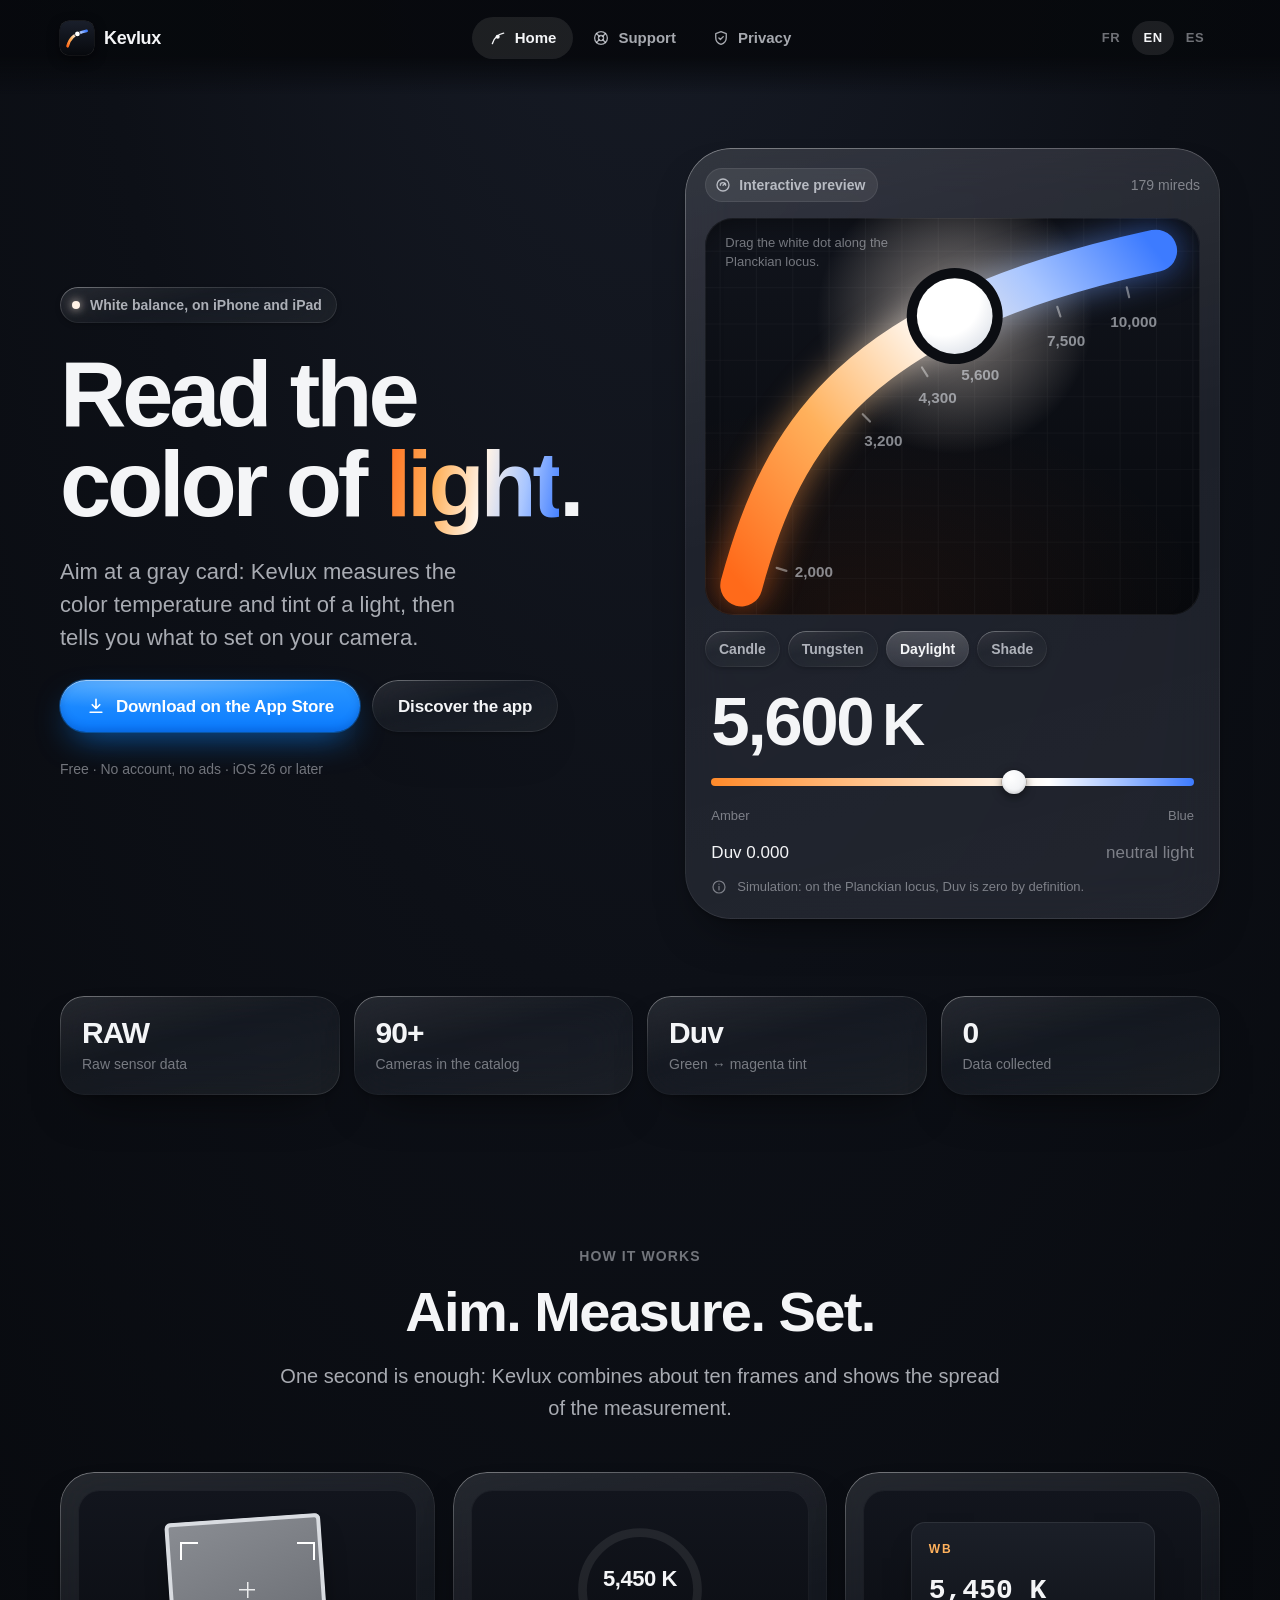
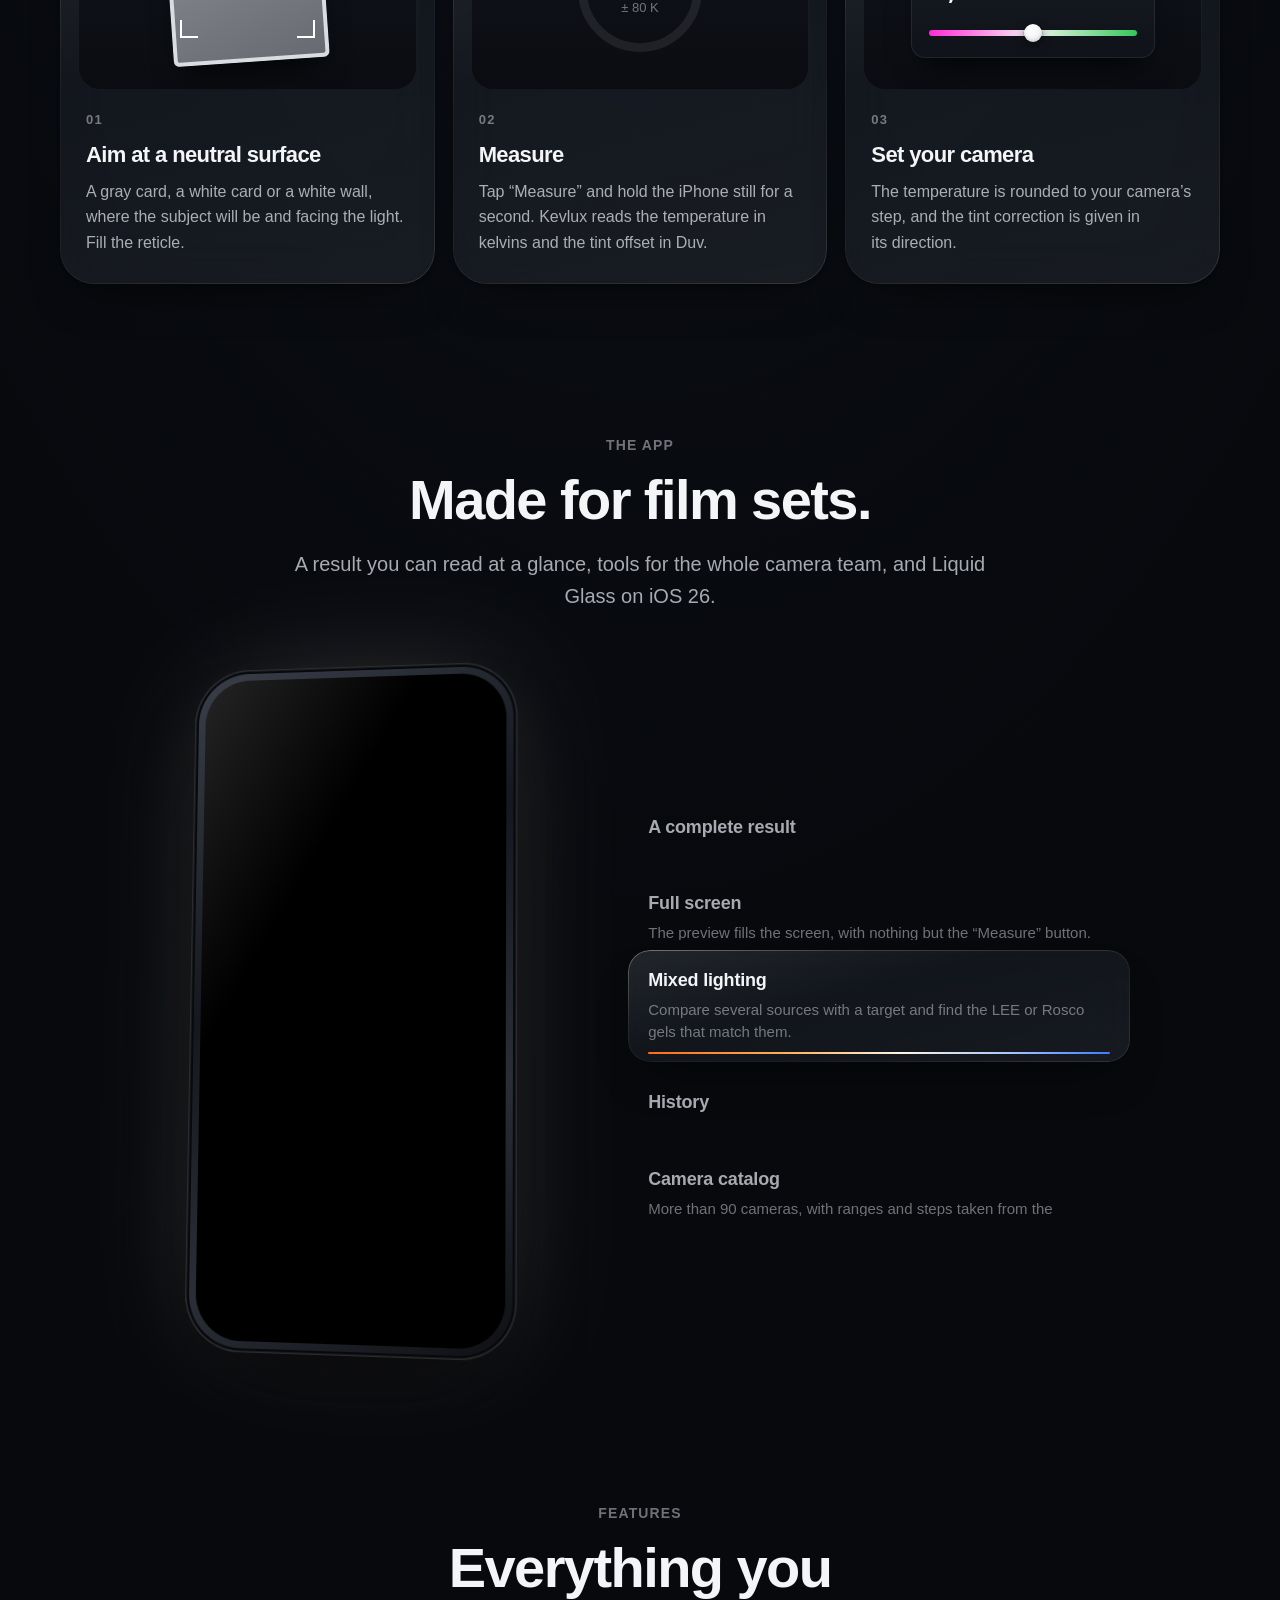
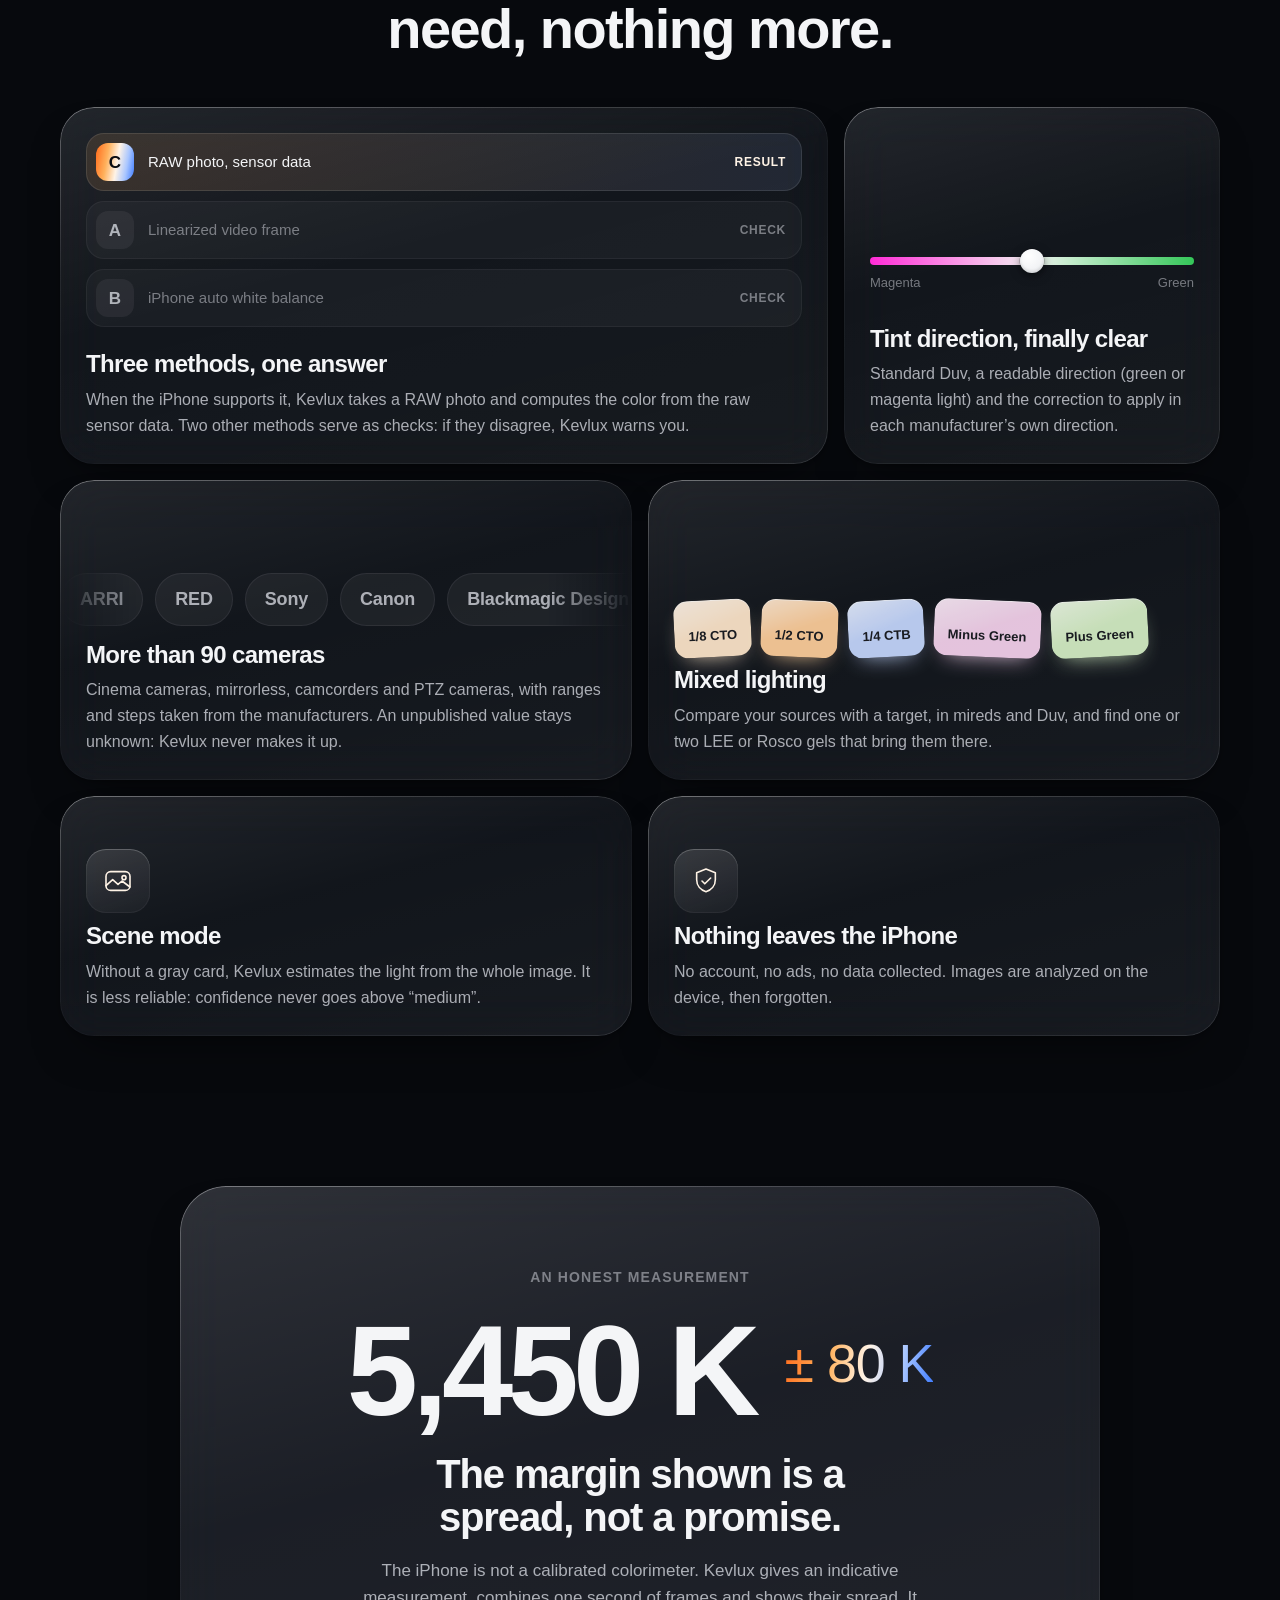
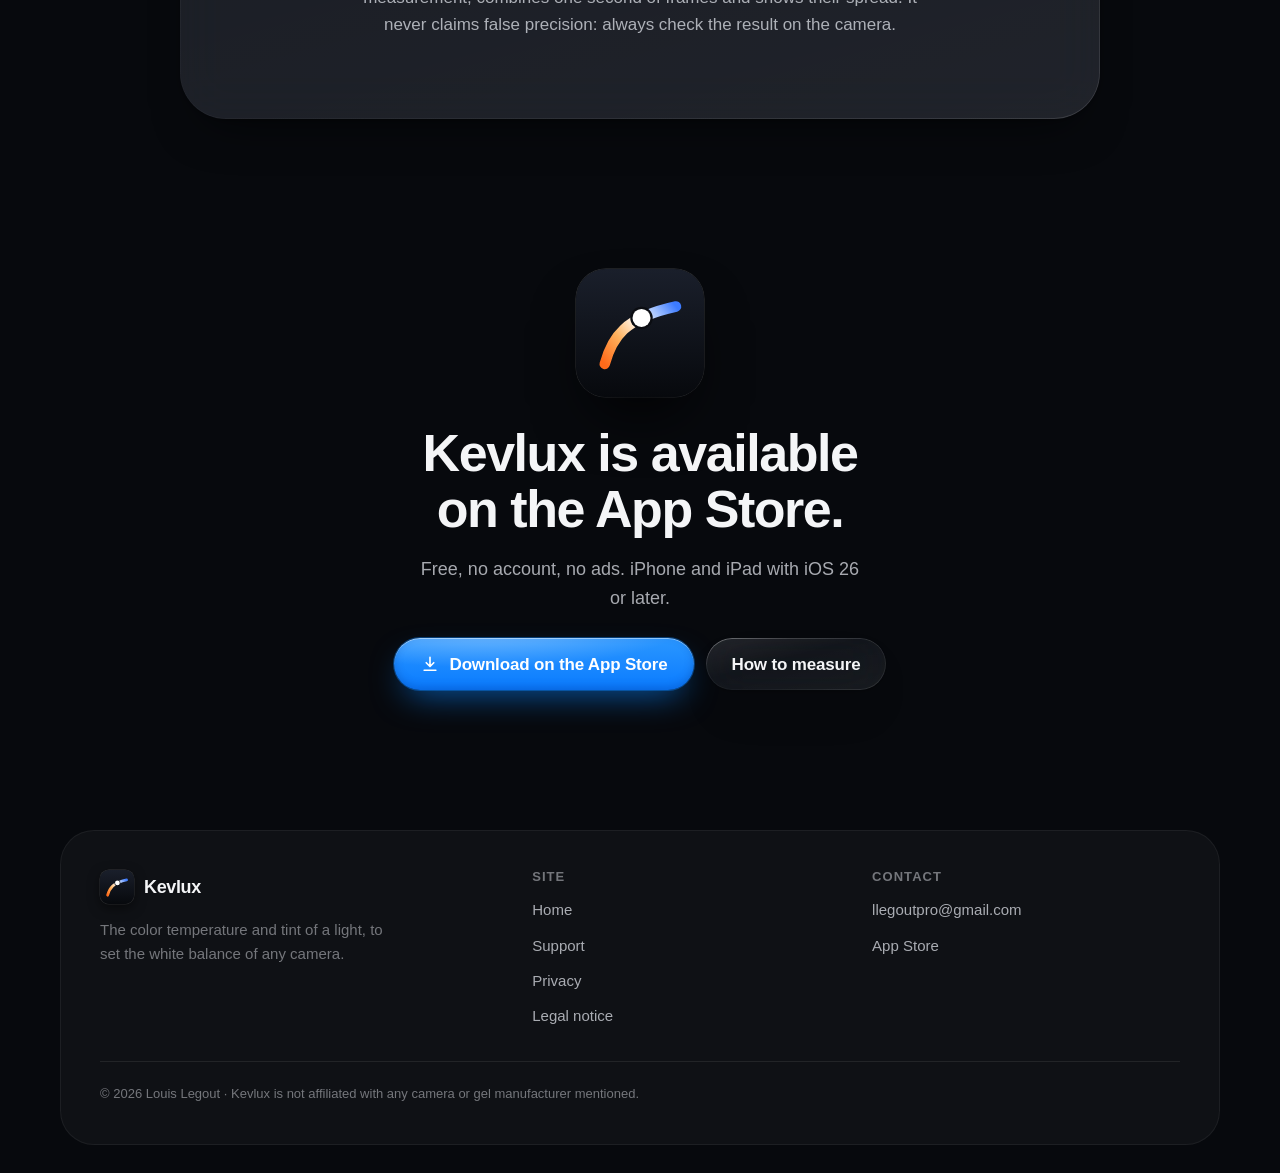
==== commit b6052c43: "Lien App Store et verre allégé Boutons App Store (accueil, bas de page, pied de page) en FR, EN, ES " ====
--- a/index.html
+++ b/index.html
@@ -29,7 +29,7 @@
   <div class="ambient" aria-hidden="true"><span class="ambient-warm"></span><span class="ambient-cool"></span><span class="ambient-light"></span></div>
 
   <header class="site-header">
-    <a class="brand glass glass-press" href="index.html">
+    <a class="brand" href="index.html">
       <img src="assets/img/kevlux-mark.svg" alt="" width="34" height="34">
       <span>Kevlux</span>
     </a>
@@ -48,7 +48,7 @@
         <span data-i18n="nav.privacy">Confidentialité</span>
       </a>
     </nav>
-    <div class="lang-switch glass" role="group" aria-label="Langue" data-i18n-attr="aria-label:lang.label">
+    <div class="lang-switch" role="group" aria-label="Langue" data-i18n-attr="aria-label:lang.label">
       <span class="glass-pill lang-pill" aria-hidden="true"></span>
       <button type="button" data-lang-btn="fr" lang="fr" aria-label="Français" aria-pressed="true">FR</button>
       <button type="button" data-lang-btn="en" lang="en" aria-label="English" aria-pressed="false">EN</button>
@@ -63,13 +63,13 @@
         <h1 class="hero-title reveal" style="--d:.08s" data-i18n="home.hero.title">Lisez la couleur de la <span class="locus-text">lumière</span>.</h1>
         <p class="hero-lead reveal" style="--d:.16s" data-i18n="home.hero.lead">Visez une carte grise : Kevlux mesure la température et la teinte d’une lumière, puis vous dit quoi régler sur votre caméra.</p>
         <div class="hero-actions reveal" style="--d:.24s">
-          <a class="btn btn-primary" href="#apercu">
-            <svg viewBox="0 0 24 24" fill="none" stroke="currentColor" stroke-width="2" stroke-linecap="round" aria-hidden="true"><circle cx="12" cy="12" r="6.5"/><path d="M12 2.5v4m0 11v4M2.5 12h4m11 0h4"/></svg>
-            <span data-i18n="home.hero.cta">Découvrir l’app</span>
+          <a class="btn btn-primary" href="https://apps.apple.com/app/kevlux/id6834944271">
+            <svg viewBox="0 0 24 24" fill="none" stroke="currentColor" stroke-width="2" stroke-linecap="round" stroke-linejoin="round" aria-hidden="true"><path d="M12 4v11m0 0-4.5-4.5M12 15l4.5-4.5M5 19.5h14"/></svg>
+            <span data-i18n="home.hero.cta">Télécharger sur l’App Store</span>
           </a>
-          <a class="btn glass" href="assistance.html" data-i18n="home.hero.support">Assistance</a>
-        </div>
-        <p class="hero-meta reveal" style="--d:.32s" data-i18n="home.hero.meta">Gratuit · Sans compte ni publicité · Bientôt sur l’App Store</p>
+          <a class="btn glass" href="#apercu" data-i18n="home.hero.more">Découvrir l’app</a>
+        </div>
+        <p class="hero-meta reveal" style="--d:.32s" data-i18n="home.hero.meta">Gratuit · Sans compte ni publicité · iOS 26 ou ultérieur</p>
       </div>
 
       <div class="instrument glass glass-strong reveal" style="--d:.12s">
@@ -317,8 +317,7 @@
     </section>
 
     <section class="section container" id="honnete">
-      <div class="honest-card glass glass-strong locus-rim reveal">
-        <span class="rim-glow" aria-hidden="true"></span>
+      <div class="honest-card glass glass-strong reveal">
         <span class="kicker" data-i18n="home.honest.kicker">Une mesure honnête</span>
         <p class="honest-figure" aria-hidden="true"><span class="num" data-num="5450" data-unit="K">5 450 K</span> <span class="honest-pm num">± <span data-num="80" data-unit="K">80 K</span></span></p>
         <h2 data-i18n="home.honest.title">La marge affichée est une dispersion, pas une promesse.</h2>
@@ -329,12 +328,12 @@
     <section class="section container">
       <div class="cta reveal">
         <img class="cta-icon" src="assets/img/kevlux-mark.svg" alt="" width="128" height="128" loading="lazy">
-        <h2 data-i18n="home.cta.title">Kevlux arrive bientôt sur l’App Store.</h2>
+        <h2 data-i18n="home.cta.title">Kevlux est disponible sur l’App Store.</h2>
         <p data-i18n="home.cta.text">Gratuit, sans compte ni publicité. iPhone et iPad sous iOS 26 ou ultérieur.</p>
         <div class="hero-actions">
-          <a class="btn btn-primary" href="mailto:llegoutpro@gmail.com?subject=Kevlux">
-            <svg viewBox="0 0 24 24" fill="none" stroke="currentColor" stroke-width="1.9" stroke-linecap="round" stroke-linejoin="round" aria-hidden="true"><rect x="3" y="5.5" width="18" height="13" rx="3"/><path d="m4 7.5 8 5.5 8-5.5"/></svg>
-            <span data-i18n="home.cta.mail">Nous écrire</span>
+          <a class="btn btn-primary" href="https://apps.apple.com/app/kevlux/id6834944271">
+            <svg viewBox="0 0 24 24" fill="none" stroke="currentColor" stroke-width="2" stroke-linecap="round" stroke-linejoin="round" aria-hidden="true"><path d="M12 4v11m0 0-4.5-4.5M12 15l4.5-4.5M5 19.5h14"/></svg>
+            <span data-i18n="home.hero.cta">Télécharger sur l’App Store</span>
           </a>
           <a class="btn glass" href="assistance.html" data-i18n="home.cta.support">Bien mesurer</a>
         </div>
@@ -343,7 +342,7 @@
   </main>
 
   <footer class="site-footer container">
-    <div class="footer-card glass">
+    <div class="footer-card">
       <div class="footer-brand">
         <a class="brand" href="index.html"><img src="assets/img/kevlux-mark.svg" alt="" width="34" height="34"><span>Kevlux</span></a>
         <p data-i18n="footer.tagline">La température et la teinte d’une lumière, pour régler la balance des blancs de n’importe quelle caméra.</p>
@@ -361,6 +360,7 @@
         <h2 data-i18n="footer.contact">Contact</h2>
         <ul>
           <li><a href="mailto:llegoutpro@gmail.com?subject=Kevlux">llegoutpro@gmail.com</a></li>
+          <li><a href="https://apps.apple.com/app/kevlux/id6834944271">App Store</a></li>
         </ul>
       </div>
       <p class="footer-legal" data-i18n="footer.legal">© 2026 Louis Legout · Kevlux n’est affilié à aucun fabricant de caméras ou de gélatines cité.</p>
--- a/assets/css/components/glass.css
+++ b/assets/css/components/glass.css
@@ -8,13 +8,10 @@
   background:
     linear-gradient(165deg, rgb(255 255 255 / 0.1) 0%, rgb(255 255 255 / 0.035) 42%, rgb(255 255 255 / 0.055) 100%),
     rgb(18 21 29 / 0.38);
-  -webkit-backdrop-filter: blur(24px) saturate(175%);
-  backdrop-filter: blur(24px) saturate(175%);
+  -webkit-backdrop-filter: blur(24px) saturate(140%);
+  backdrop-filter: blur(24px) saturate(140%);
   box-shadow:
-    inset 0 1px 0 rgb(255 255 255 / 0.16),
-    inset 1px -1px 0 rgb(255 150 70 / 0.07),
-    inset -1px 1px 0 rgb(130 170 255 / 0.09),
-    inset 0 -18px 30px -26px rgb(255 255 255 / 0.3),
+    inset 0 1px 0 rgb(255 255 255 / 0.1),
     0 24px 48px -24px rgb(0 0 0 / 0.65),
     0 2px 6px -2px rgb(0 0 0 / 0.4);
 }
@@ -31,7 +28,7 @@
 
 .glass::before {
   padding: 1px;
-  background: linear-gradient(var(--rim), rgb(255 255 255 / 0.55) 0%, rgb(255 255 255 / 0.1) 26%, rgb(255 255 255 / 0.02) 58%, rgb(255 255 255 / 0.22) 100%);
+  background: linear-gradient(var(--rim), rgb(255 255 255 / 0.3) 0%, rgb(255 255 255 / 0.07) 26%, rgb(255 255 255 / 0.02) 58%, rgb(255 255 255 / 0.12) 100%);
   -webkit-mask: linear-gradient(#000 0 0) content-box, linear-gradient(#000 0 0);
   -webkit-mask-composite: xor;
   mask: linear-gradient(#000 0 0) content-box exclude, linear-gradient(#000 0 0);
@@ -39,7 +36,7 @@
 
 .glass::after {
   opacity: var(--lit);
-  background: radial-gradient(320px circle at var(--mx) var(--my), rgb(255 255 255 / 0.1), rgb(255 255 255 / 0) 62%);
+  background: radial-gradient(320px circle at var(--mx) var(--my), rgb(255 255 255 / 0.06), rgb(255 255 255 / 0) 62%);
   transition: --lit 0.5s var(--ease-out);
 }
 
@@ -74,24 +71,6 @@
     0 6px 16px -8px rgb(0 0 0 / 0.6);
 }
 
-.locus-rim {
-  position: relative;
-}
-
-.locus-rim > .rim-glow {
-  position: absolute;
-  inset: -1px;
-  z-index: -1;
-  border-radius: inherit;
-  padding: 1px;
-  background: var(--locus);
-  opacity: 0.55;
-  -webkit-mask: linear-gradient(#000 0 0) content-box, linear-gradient(#000 0 0);
-  -webkit-mask-composite: xor;
-  mask: linear-gradient(#000 0 0) content-box exclude, linear-gradient(#000 0 0);
-  pointer-events: none;
-}
-
 @supports not ((-webkit-backdrop-filter: blur(1px)) or (backdrop-filter: blur(1px))) {
   .glass {
     background: rgb(26 30 40 / 0.94);
--- a/assets/css/layout/site.css
+++ b/assets/css/layout/site.css
@@ -17,11 +17,11 @@
   content: "";
   position: absolute;
   top: 0;
-  bottom: 0;
+  bottom: -18px;
   left: calc(50% - 50vw);
   width: 100vw;
   z-index: -1;
-  background: linear-gradient(180deg, rgb(7 9 13 / 0.75), rgb(7 9 13 / 0));
+  background: linear-gradient(180deg, rgb(7 9 13 / 0.94) 60%, rgb(7 9 13 / 0));
   pointer-events: none;
 }
 
@@ -30,7 +30,7 @@
   display: inline-flex;
   align-items: center;
   gap: 10px;
-  padding: 6px 16px 6px 6px;
+  padding: 6px 14px 6px 0;
   border-radius: 999px;
   font-family: var(--font-display);
   font-size: 18px;
@@ -102,6 +102,7 @@
 }
 
 .lang-switch {
+  position: relative;
   justify-self: end;
   display: flex;
   padding: 4px;
@@ -131,6 +132,12 @@
 
 .lang-switch button[aria-pressed="true"] {
   color: var(--ink);
+}
+
+.tab-pill,
+.lang-pill {
+  background: rgb(255 255 255 / 0.09);
+  box-shadow: none;
 }
 
 .lang-pill {
@@ -139,6 +146,20 @@
   left: 0;
   width: 42px;
   transform: translateX(4px);
+}
+
+@media (min-width: 760px) {
+  .tabbar.glass {
+    background: none;
+    box-shadow: none;
+    -webkit-backdrop-filter: none;
+    backdrop-filter: none;
+  }
+
+  .tabbar.glass::before,
+  .tabbar.glass::after {
+    display: none;
+  }
 }
 
 @media (max-width: 759px) {
@@ -200,6 +221,8 @@
   gap: 32px;
   padding: clamp(24px, 4vw, 40px);
   border-radius: var(--radius-l);
+  background: rgb(255 255 255 / 0.03);
+  box-shadow: inset 0 0 0 1px rgb(255 255 255 / 0.06);
 }
 
 .footer-brand {
--- a/assets/css/pages/home.css
+++ b/assets/css/pages/home.css
@@ -572,9 +572,9 @@
   background:
     linear-gradient(165deg, rgb(255 255 255 / 0.1) 0%, rgb(255 255 255 / 0.035) 42%, rgb(255 255 255 / 0.055) 100%),
     rgb(18 21 29 / 0.38);
-  -webkit-backdrop-filter: blur(24px) saturate(175%);
-  backdrop-filter: blur(24px) saturate(175%);
-  box-shadow: inset 0 1px 0 rgb(255 255 255 / 0.16), 0 24px 48px -24px rgb(0 0 0 / 0.65);
+  -webkit-backdrop-filter: blur(24px) saturate(140%);
+  backdrop-filter: blur(24px) saturate(140%);
+  box-shadow: inset 0 1px 0 rgb(255 255 255 / 0.1), 0 24px 48px -24px rgb(0 0 0 / 0.65);
 }
 
 .show-item.is-active::before {
@@ -895,7 +895,7 @@
   width: 128px;
   height: 128px;
   border-radius: 30px;
-  box-shadow: 0 30px 60px -20px rgb(0 0 0 / 0.9), 0 0 0 0.5px rgb(255 255 255 / 0.2), 0 0 90px -20px rgb(var(--tint) / 0.5);
+  box-shadow: 0 30px 60px -20px rgb(0 0 0 / 0.9), 0 0 0 0.5px rgb(255 255 255 / 0.2);
   animation: float 7s ease-in-out infinite;
 }
 
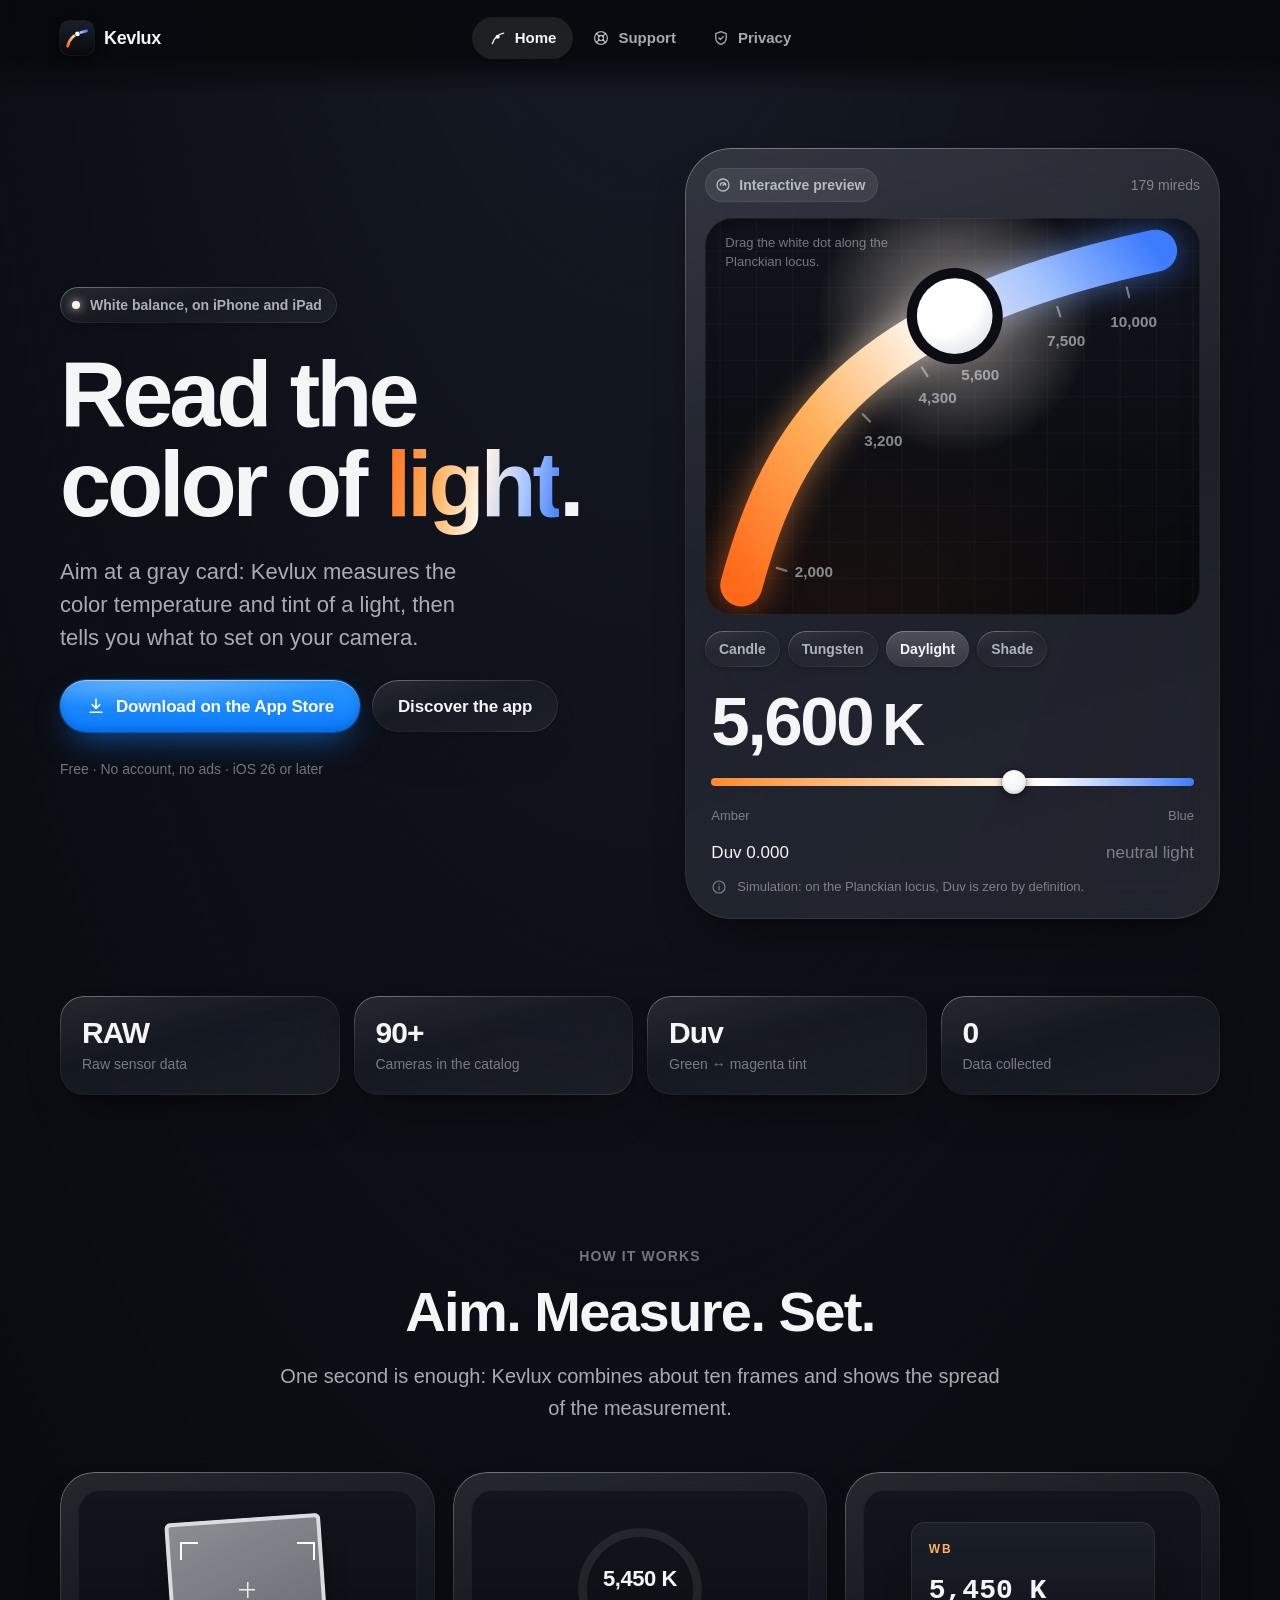
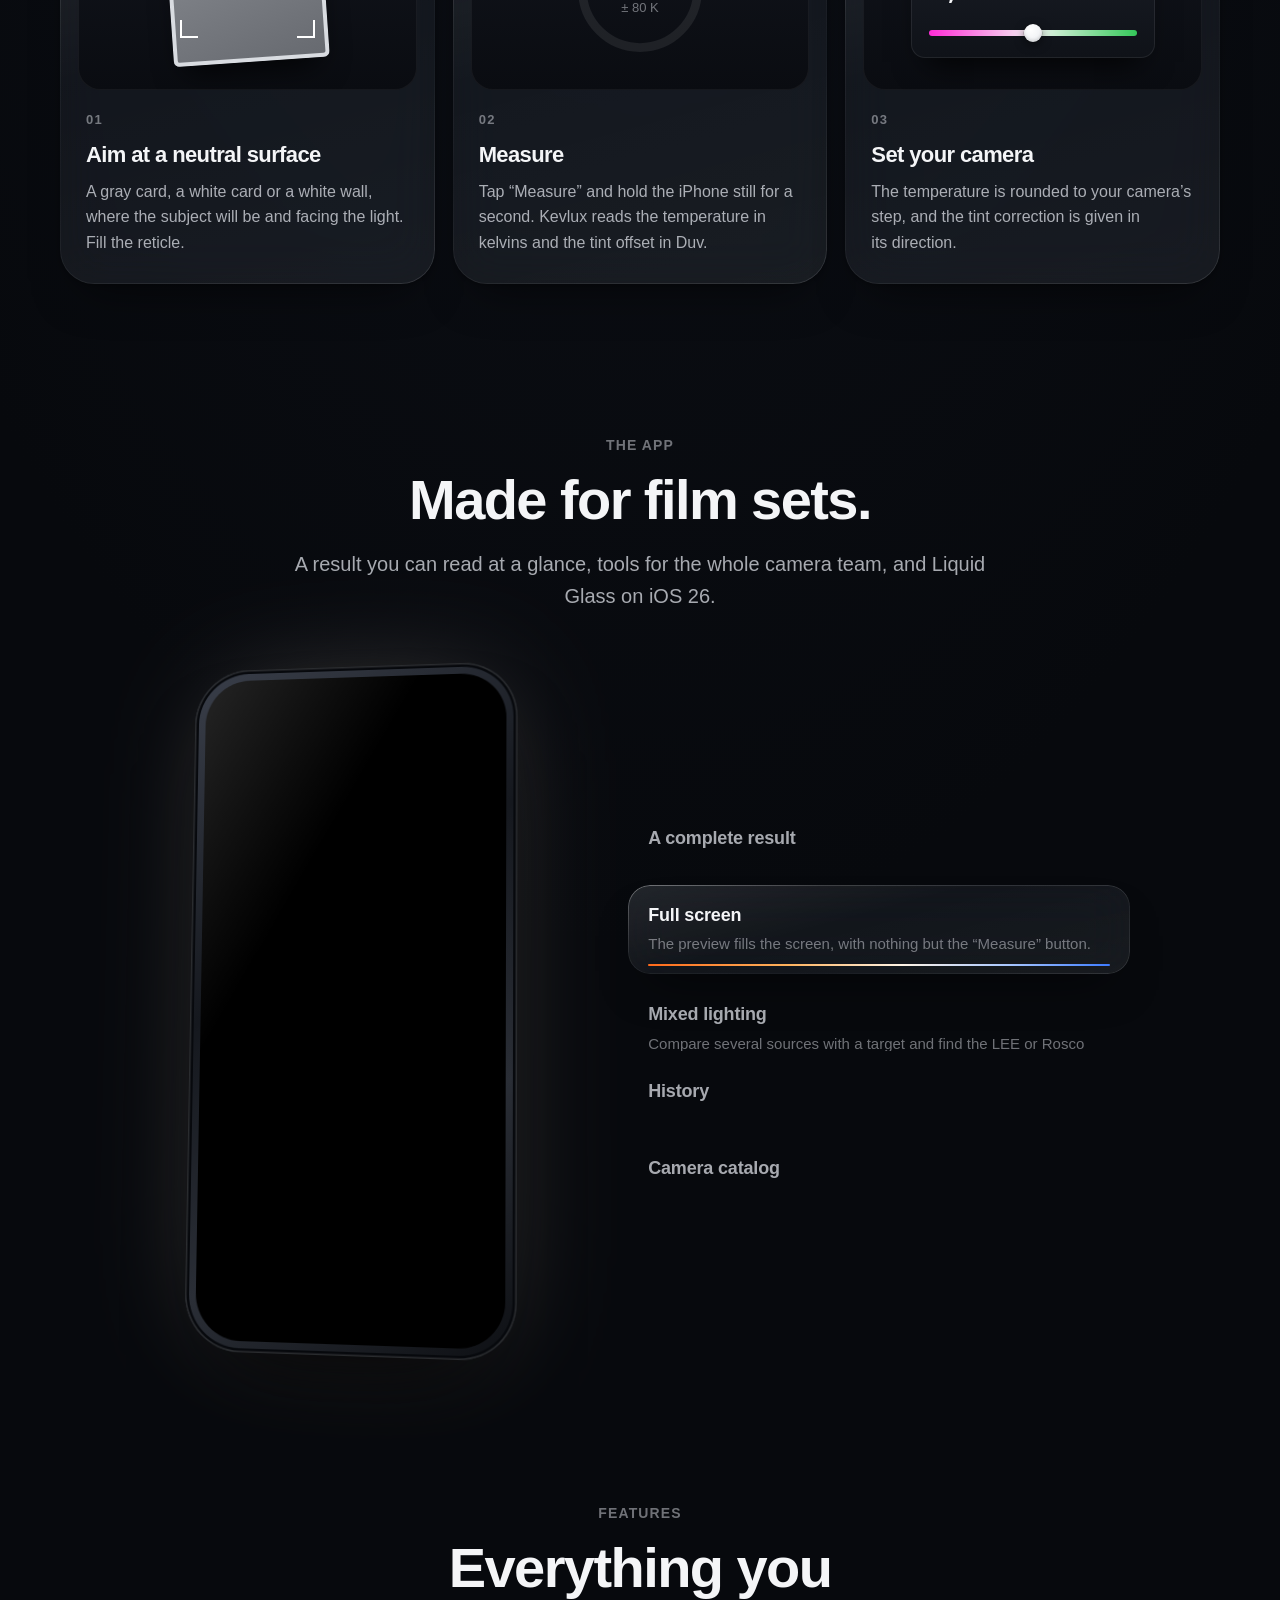
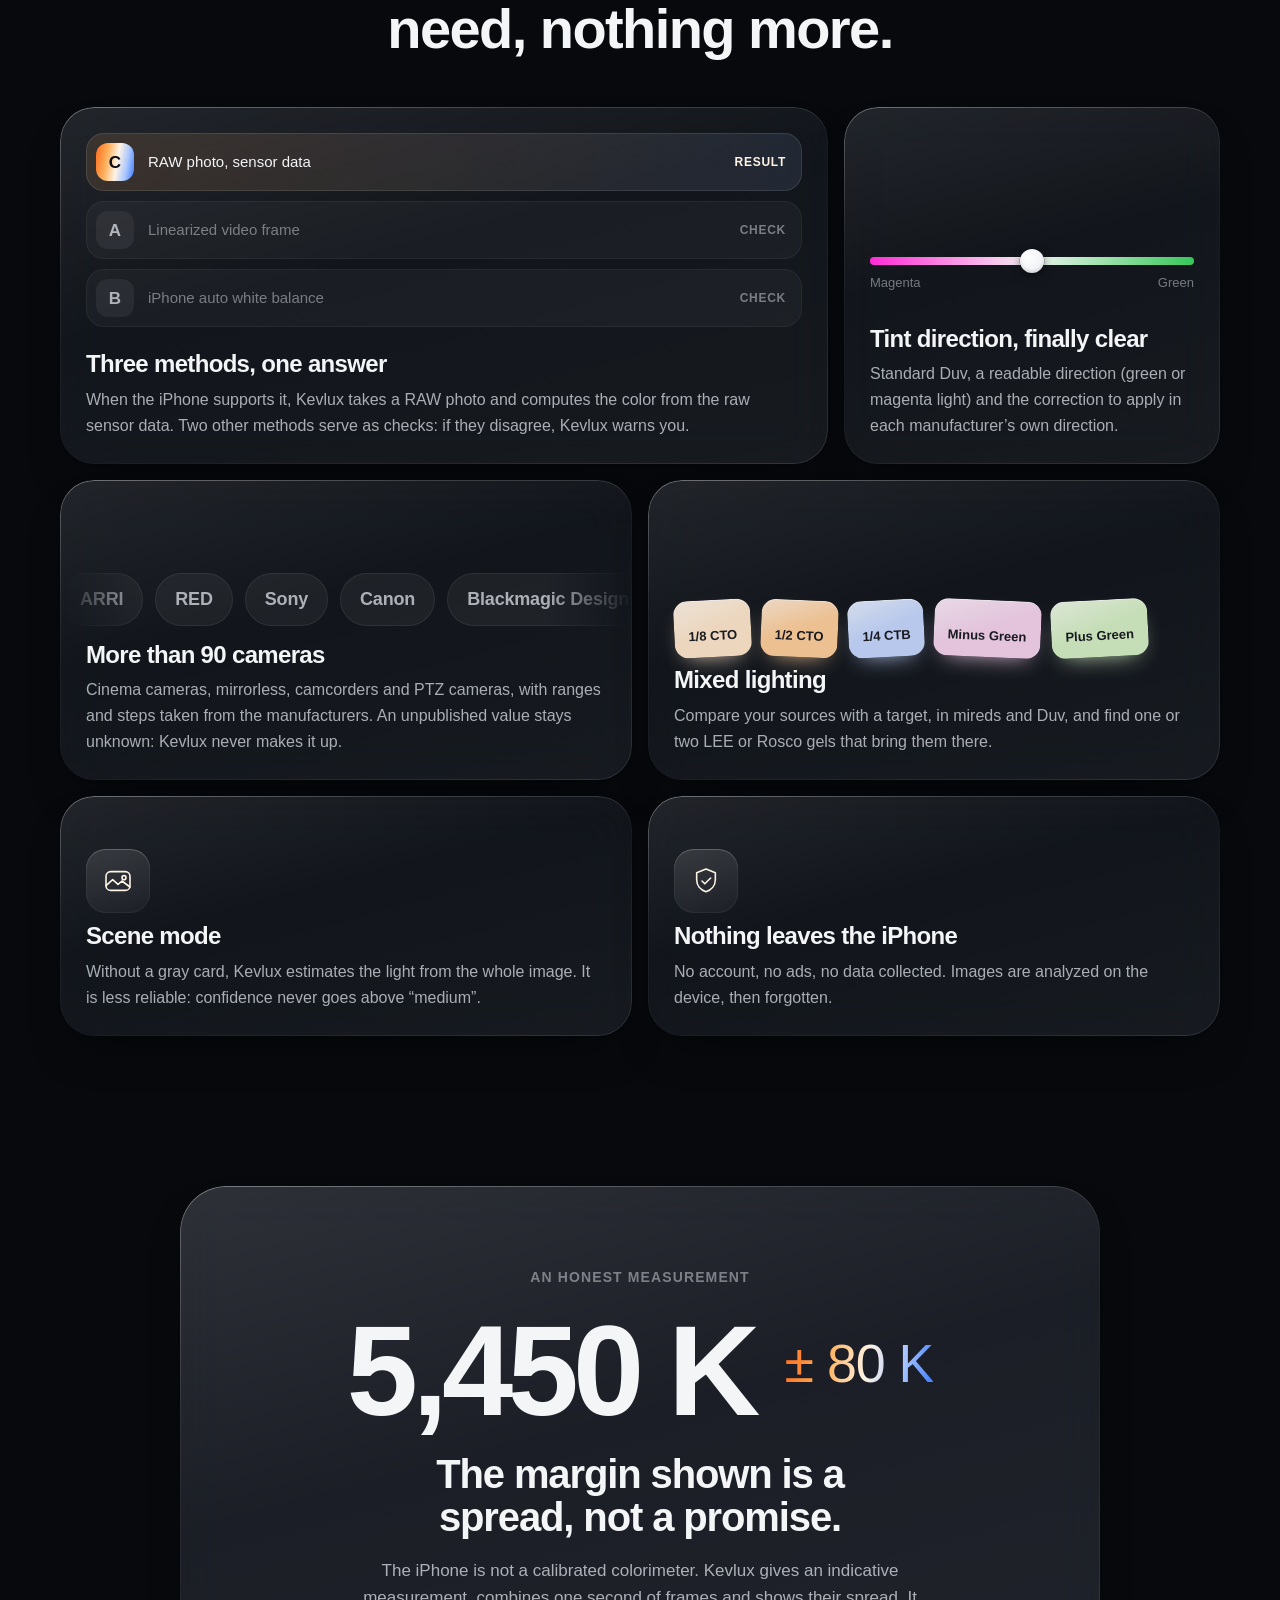
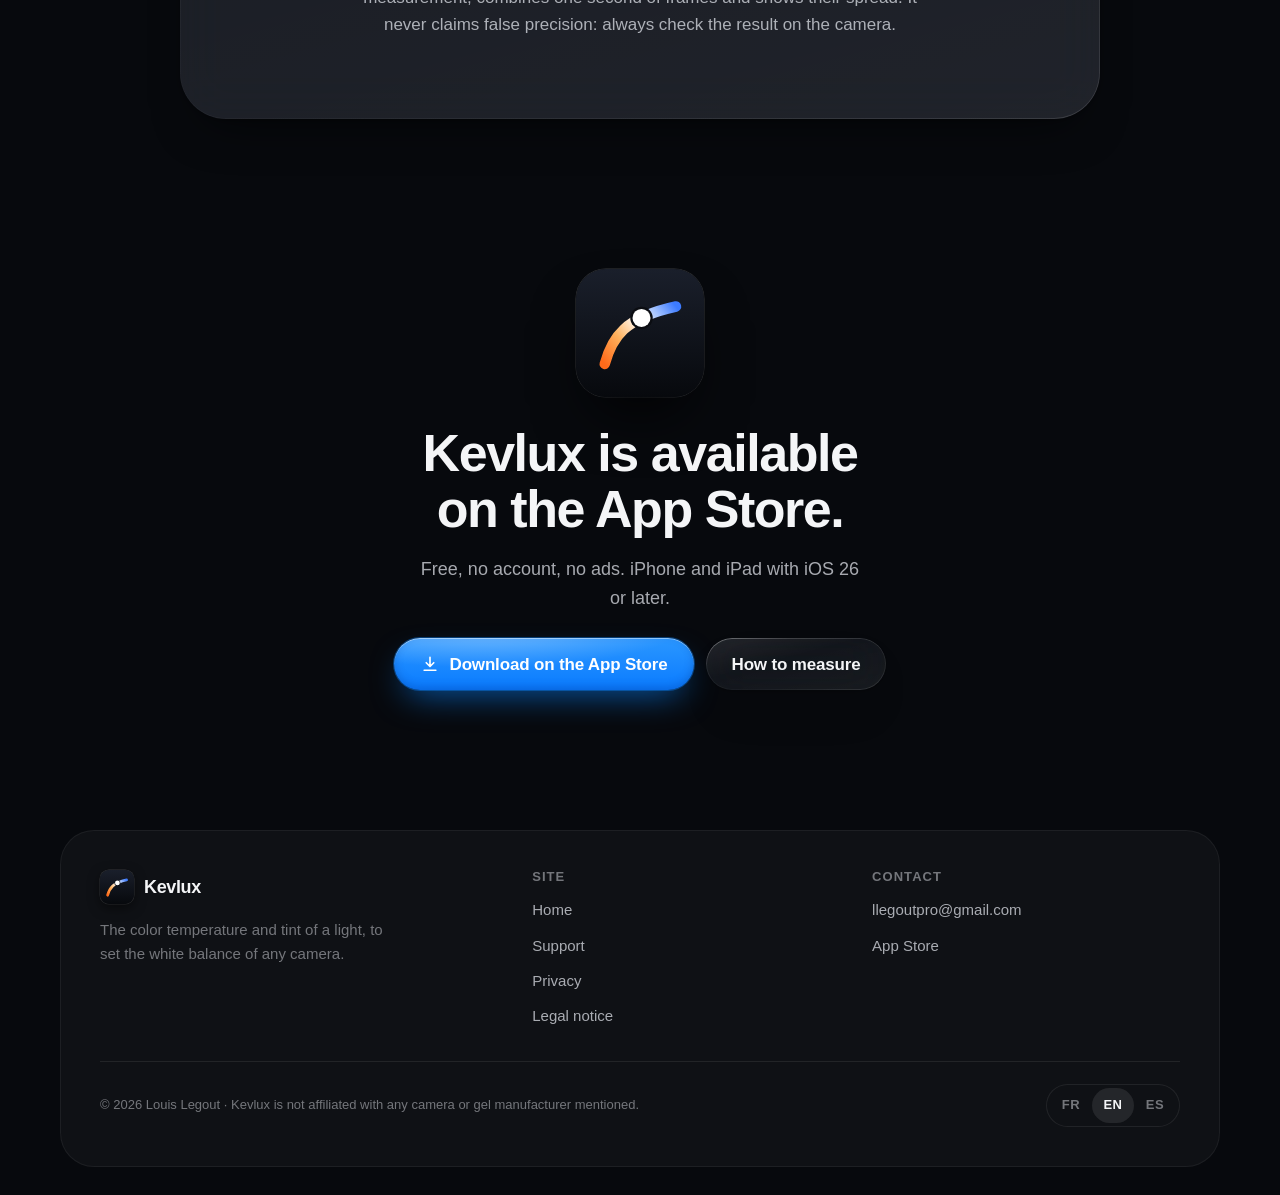
==== commit d98f623d: "Sélecteur de langue déplacé dans le pied de page Co-Authored-By: Claude Sonnet 5.5 <noreply@anthropi" ====
--- a/index.html
+++ b/index.html
@@ -48,12 +48,6 @@
         <span data-i18n="nav.privacy">Confidentialité</span>
       </a>
     </nav>
-    <div class="lang-switch" role="group" aria-label="Langue" data-i18n-attr="aria-label:lang.label">
-      <span class="glass-pill lang-pill" aria-hidden="true"></span>
-      <button type="button" data-lang-btn="fr" lang="fr" aria-label="Français" aria-pressed="true">FR</button>
-      <button type="button" data-lang-btn="en" lang="en" aria-label="English" aria-pressed="false">EN</button>
-      <button type="button" data-lang-btn="es" lang="es" aria-label="Español" aria-pressed="false">ES</button>
-    </div>
   </header>
 
   <main id="contenu">
@@ -363,7 +357,15 @@
           <li><a href="https://apps.apple.com/app/kevlux/id6834944271">App Store</a></li>
         </ul>
       </div>
-      <p class="footer-legal" data-i18n="footer.legal">© 2026 Louis Legout · Kevlux n’est affilié à aucun fabricant de caméras ou de gélatines cité.</p>
+      <div class="footer-bottom">
+        <p class="footer-legal" data-i18n="footer.legal">© 2026 Louis Legout · Kevlux n’est affilié à aucun fabricant de caméras ou de gélatines cité.</p>
+      <div class="lang-switch" role="group" aria-label="Langue" data-i18n-attr="aria-label:lang.label">
+        <span class="glass-pill lang-pill" aria-hidden="true"></span>
+        <button type="button" data-lang-btn="fr" lang="fr" aria-label="Français" aria-pressed="true">FR</button>
+        <button type="button" data-lang-btn="en" lang="en" aria-label="English" aria-pressed="false">EN</button>
+        <button type="button" data-lang-btn="es" lang="es" aria-label="Español" aria-pressed="false">ES</button>
+      </div>
+      </div>
     </div>
   </footer>
 </body>
--- a/assets/css/layout/site.css
+++ b/assets/css/layout/site.css
@@ -270,12 +270,24 @@
   color: var(--ink);
 }
 
-.footer-legal {
+.footer-bottom {
   grid-column: 1 / -1;
+  display: flex;
+  flex-wrap: wrap;
+  align-items: center;
+  justify-content: space-between;
+  gap: 16px;
   padding-top: 22px;
   border-top: 1px solid var(--line);
+}
+
+.footer-legal {
   font-size: 13px;
   color: var(--ink-3);
+}
+
+.footer-bottom .lang-switch {
+  box-shadow: inset 0 0 0 1px var(--line);
 }
 
 @media (max-width: 759px) {
